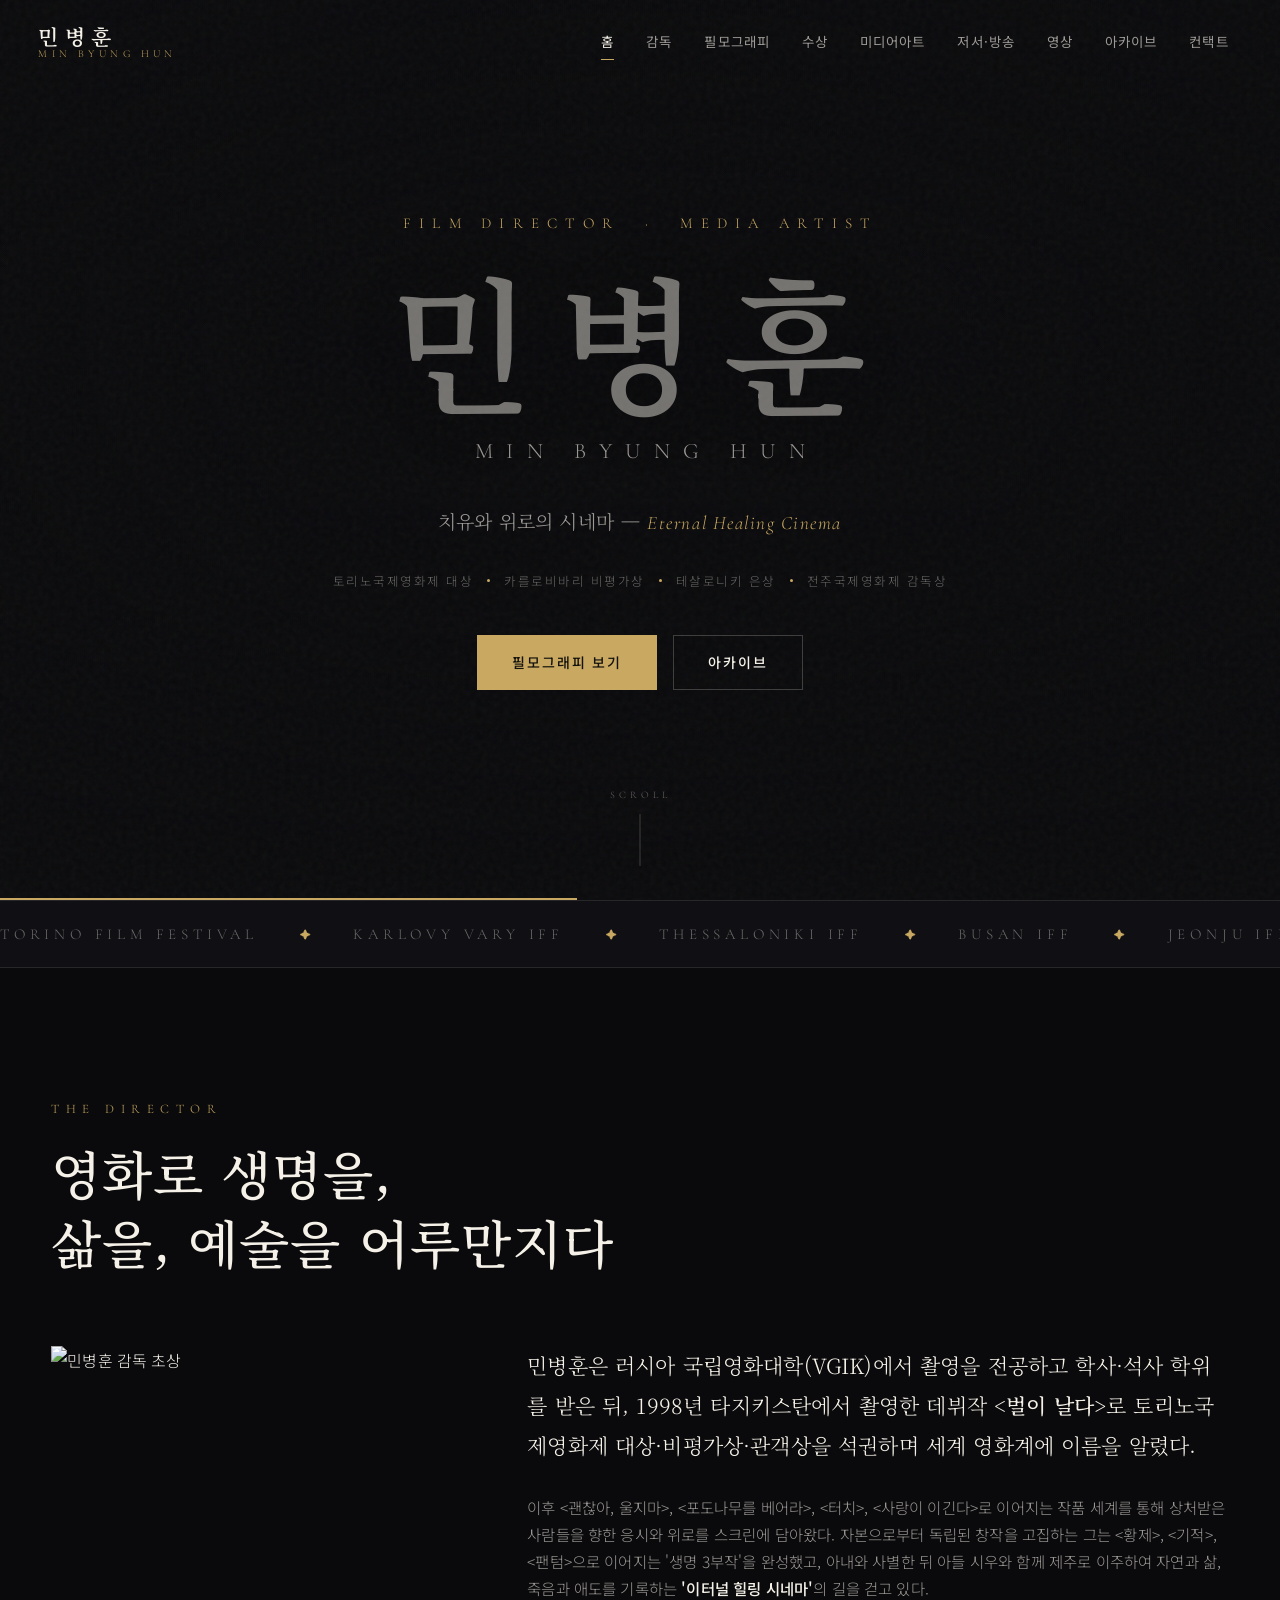
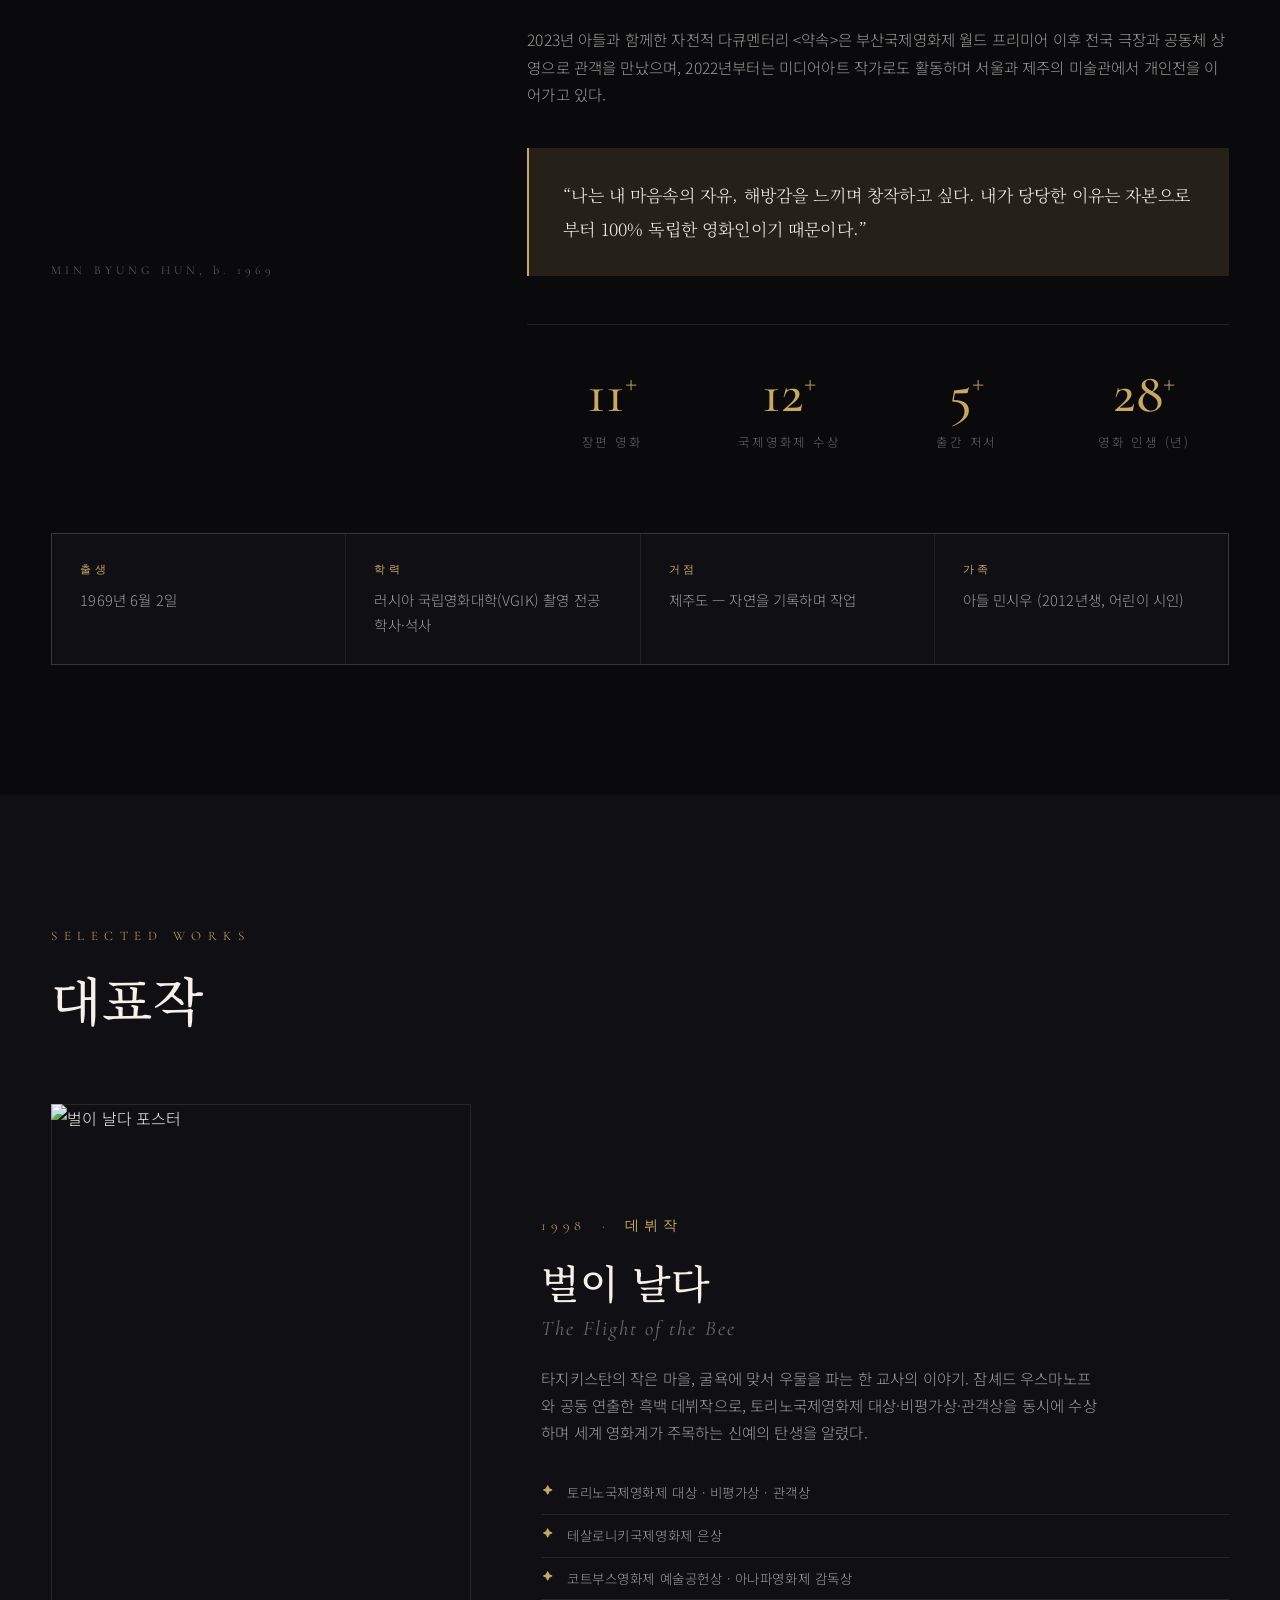
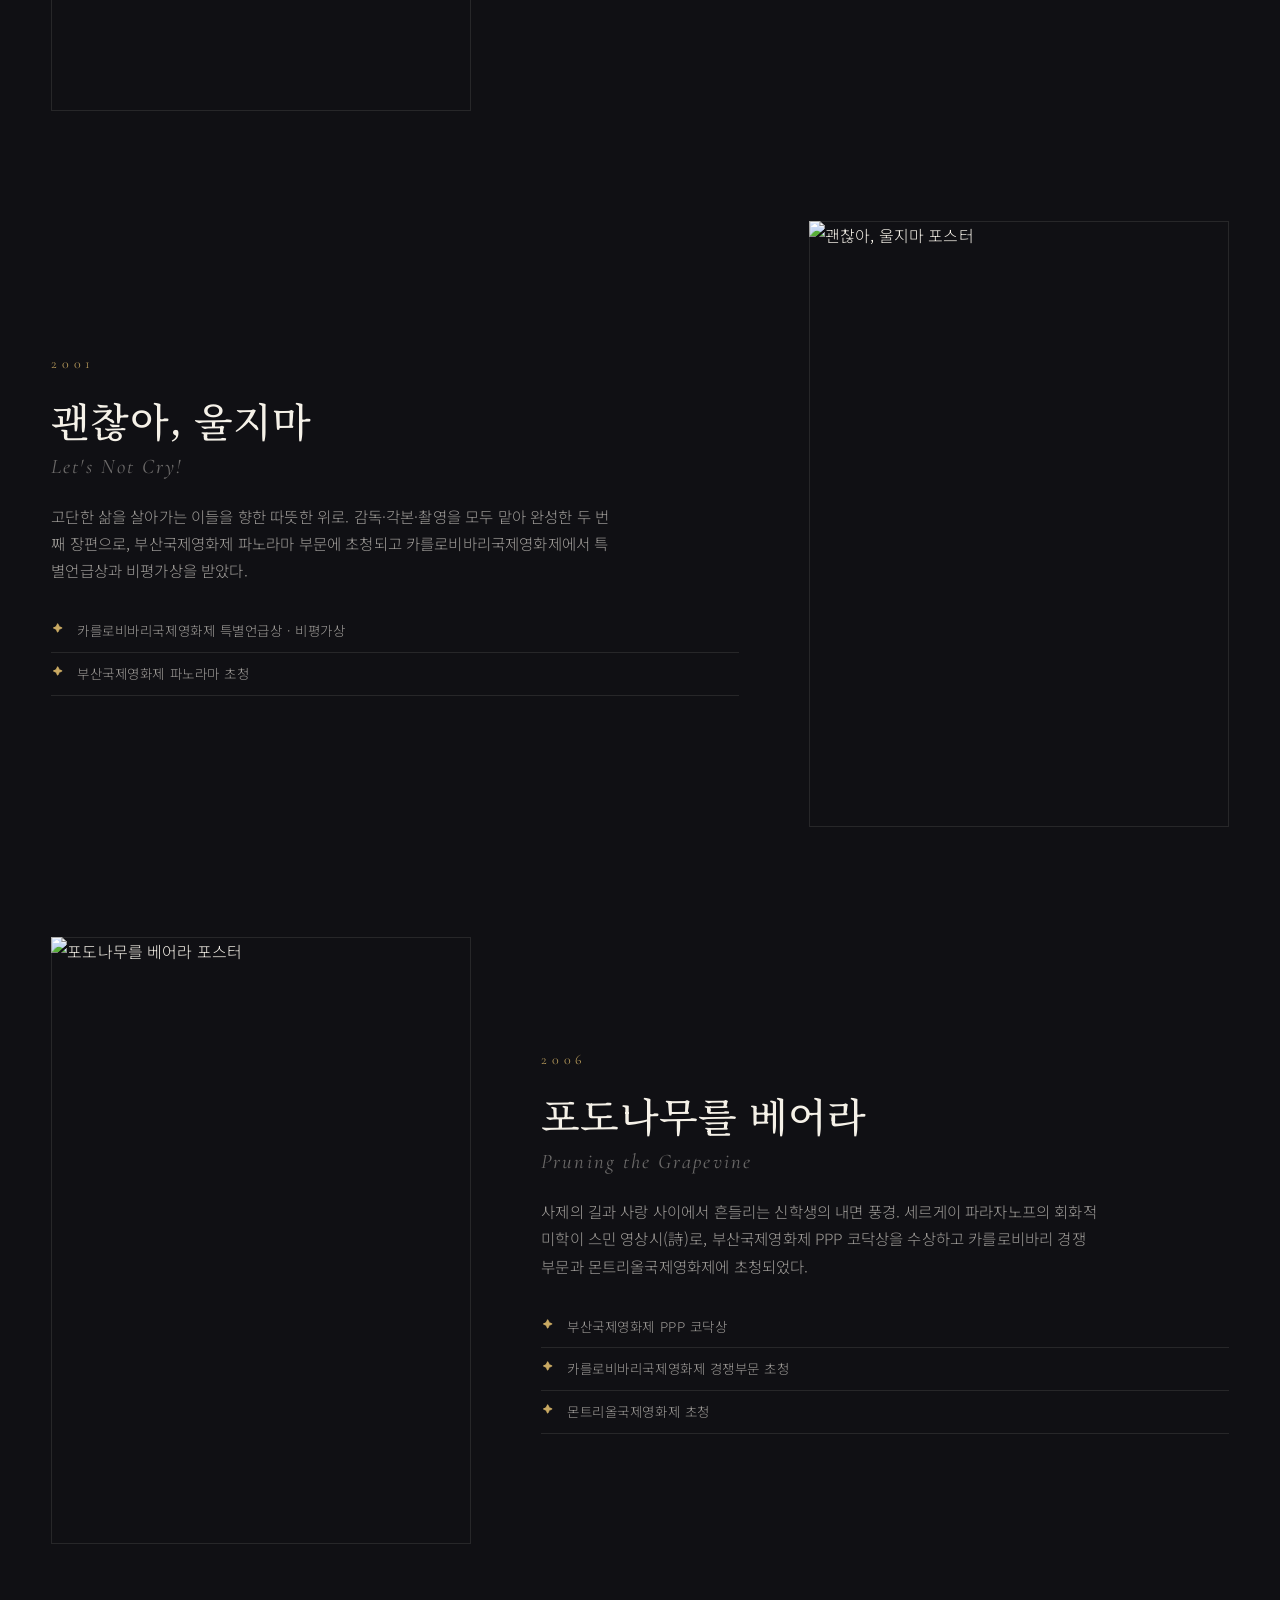
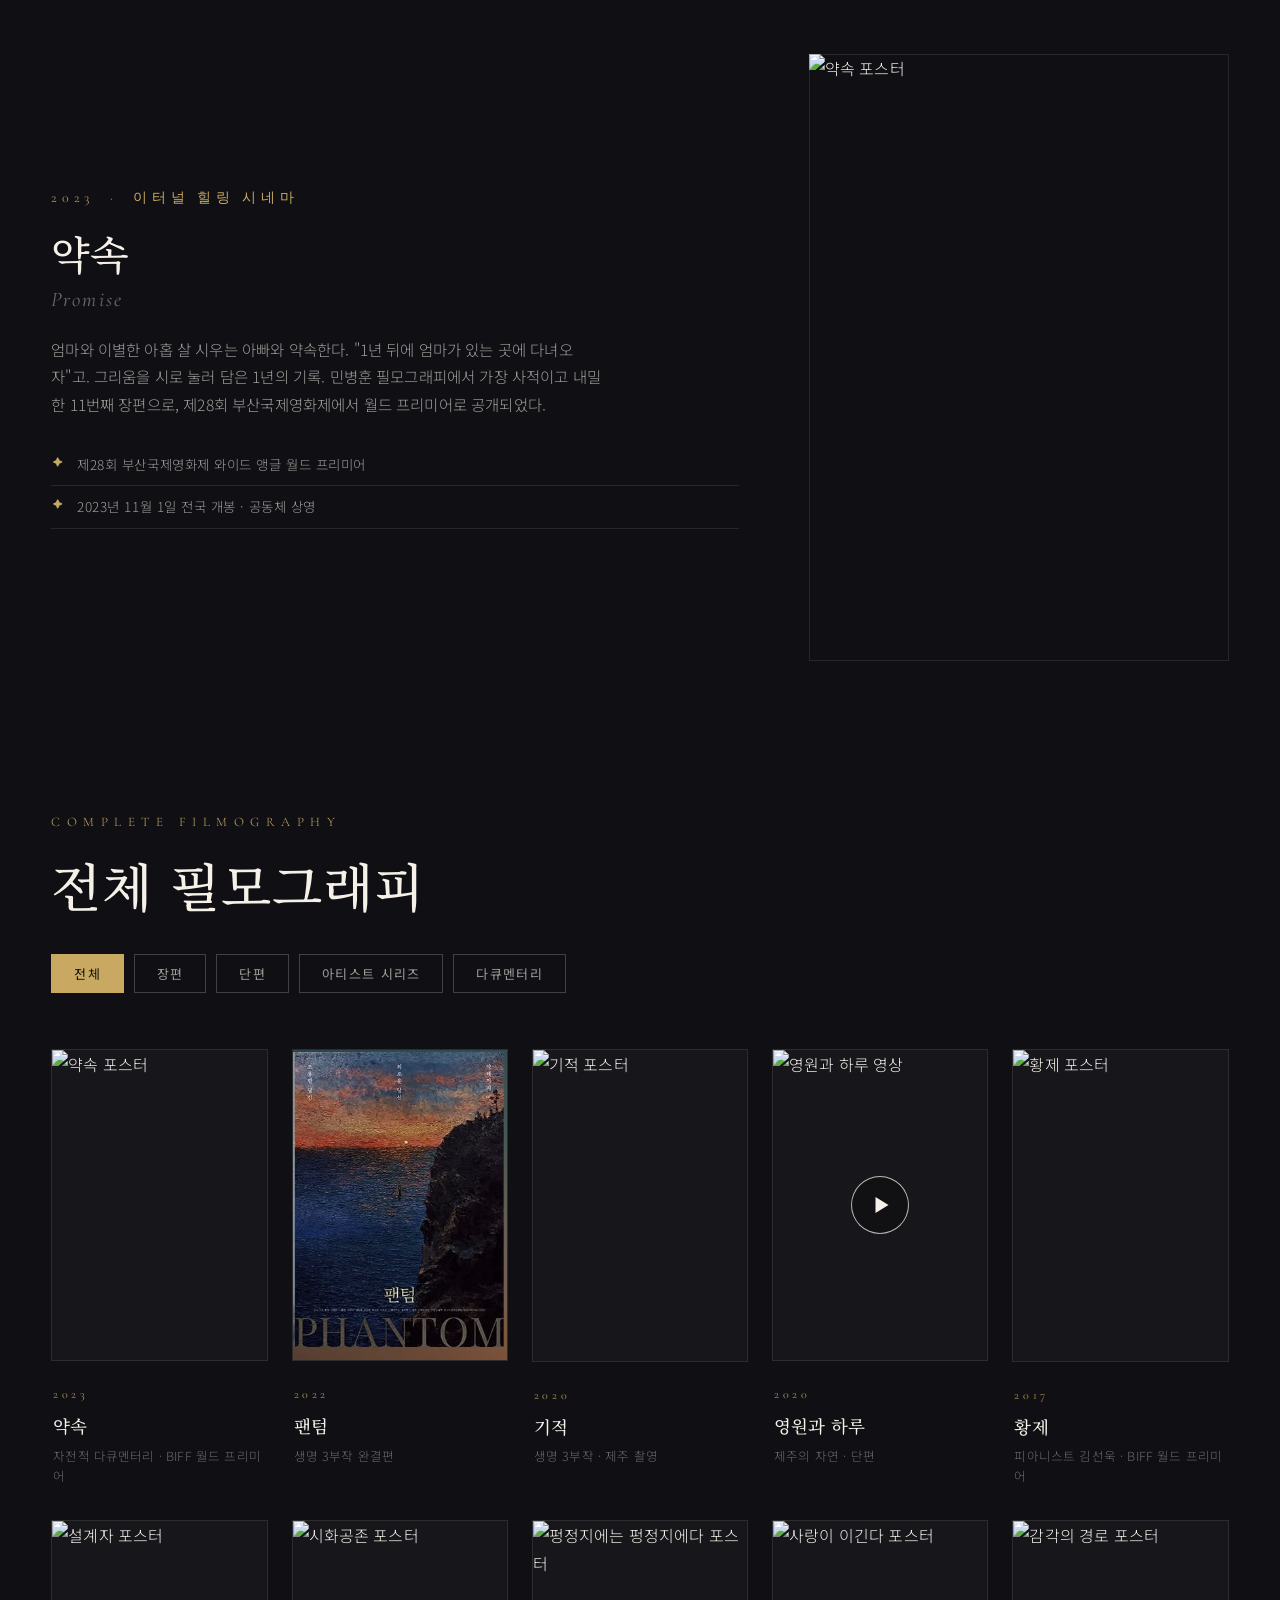
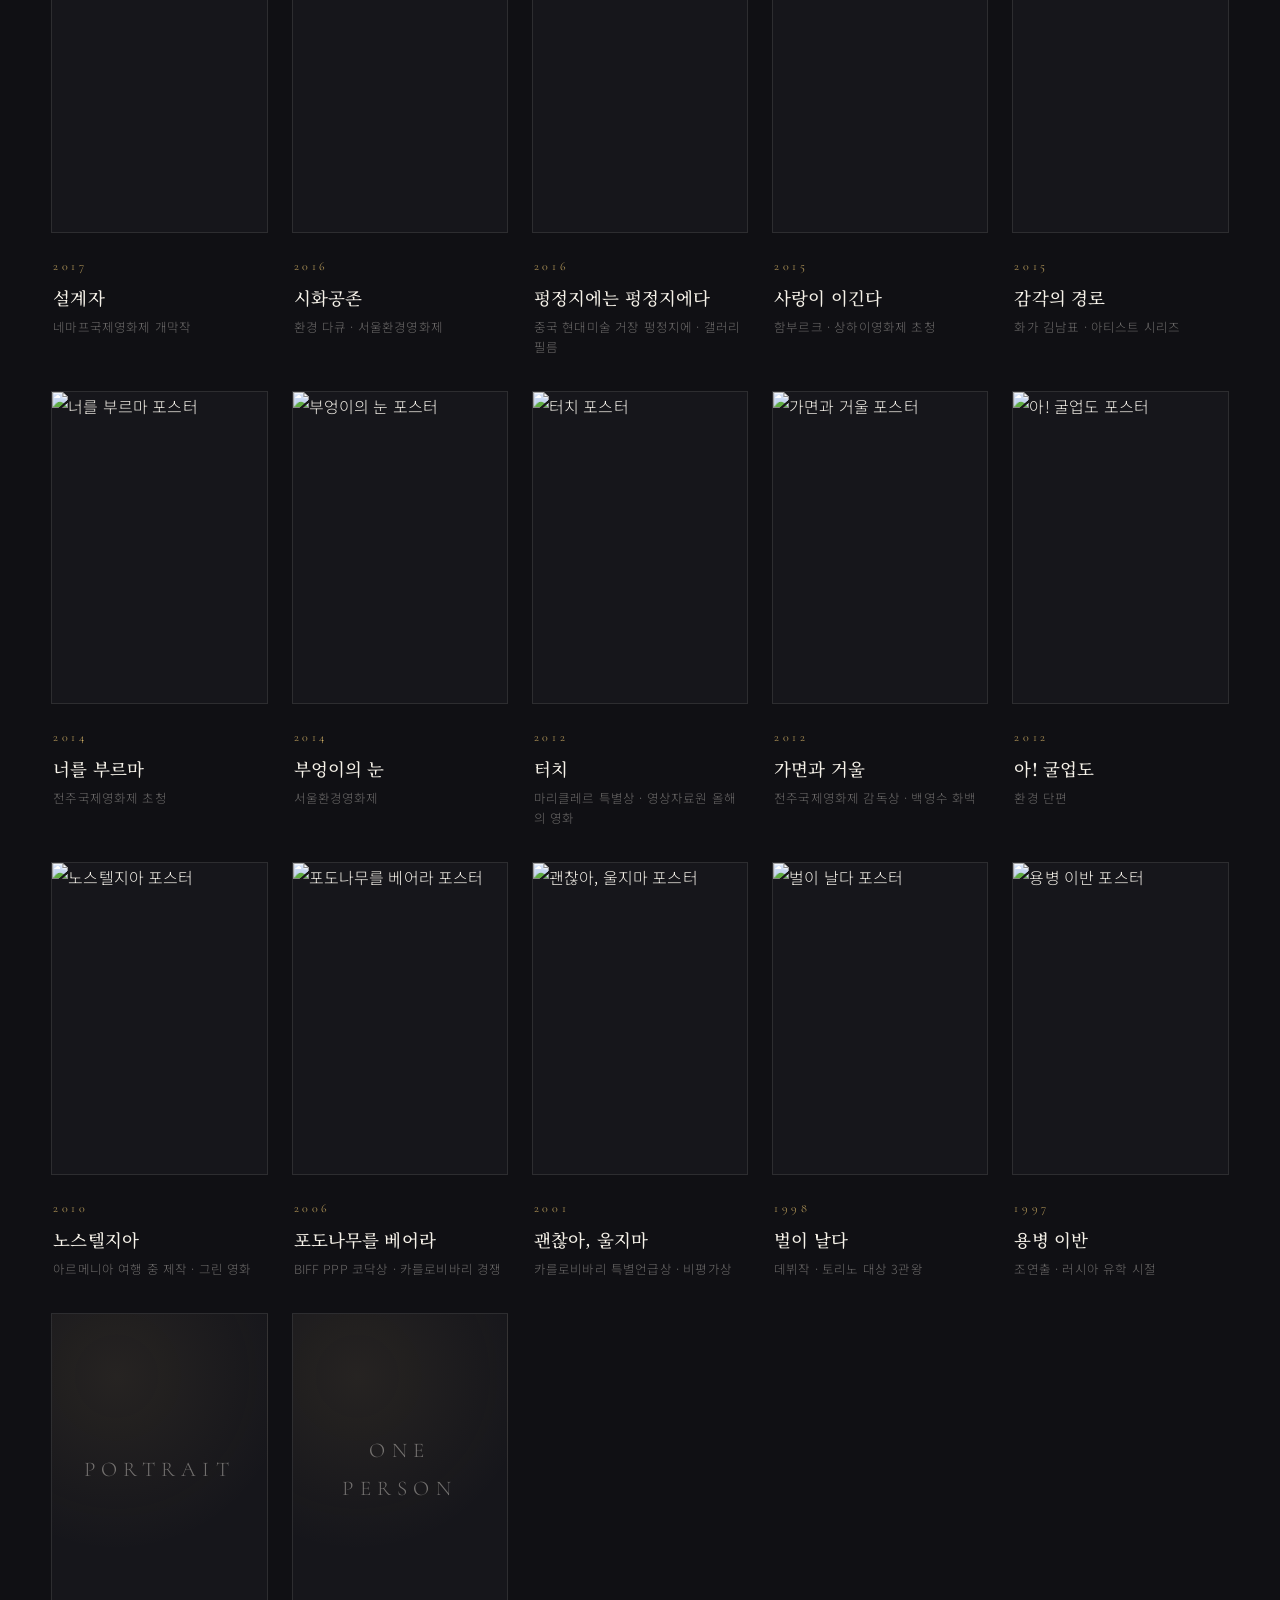
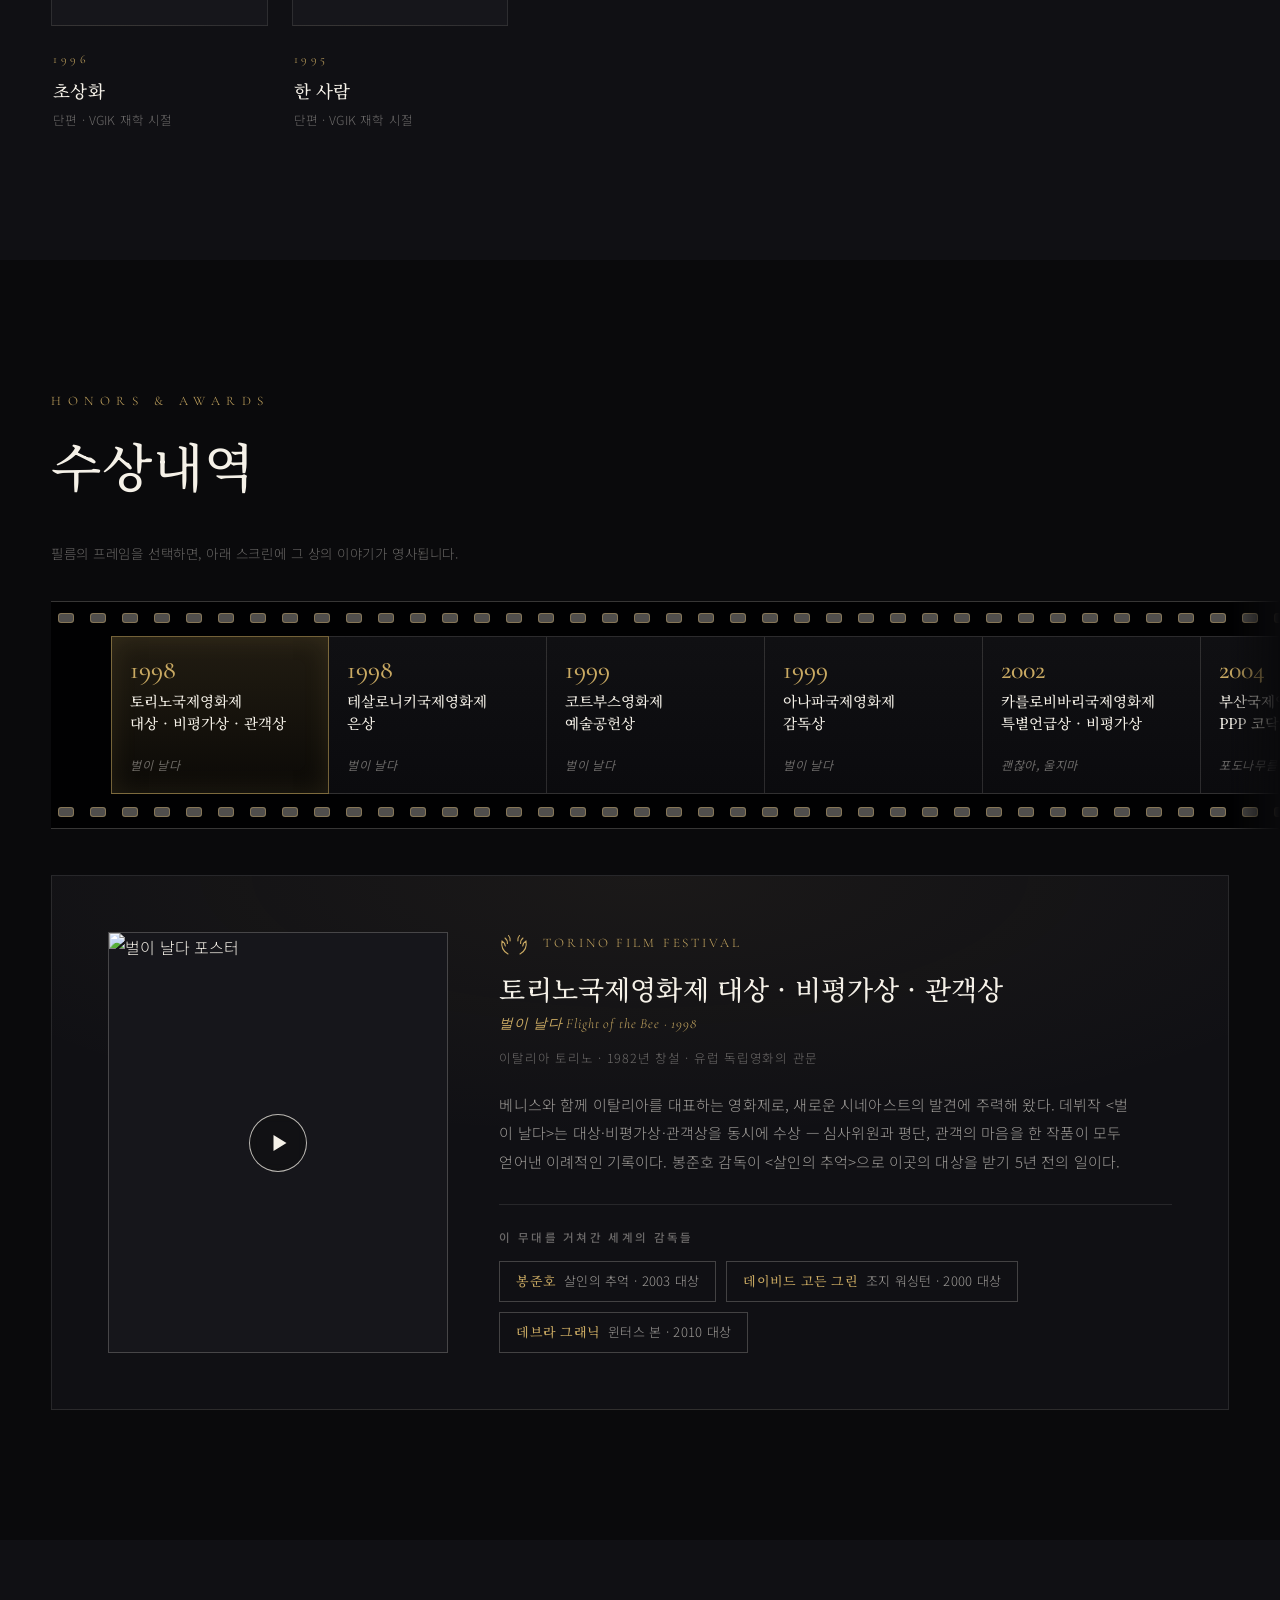
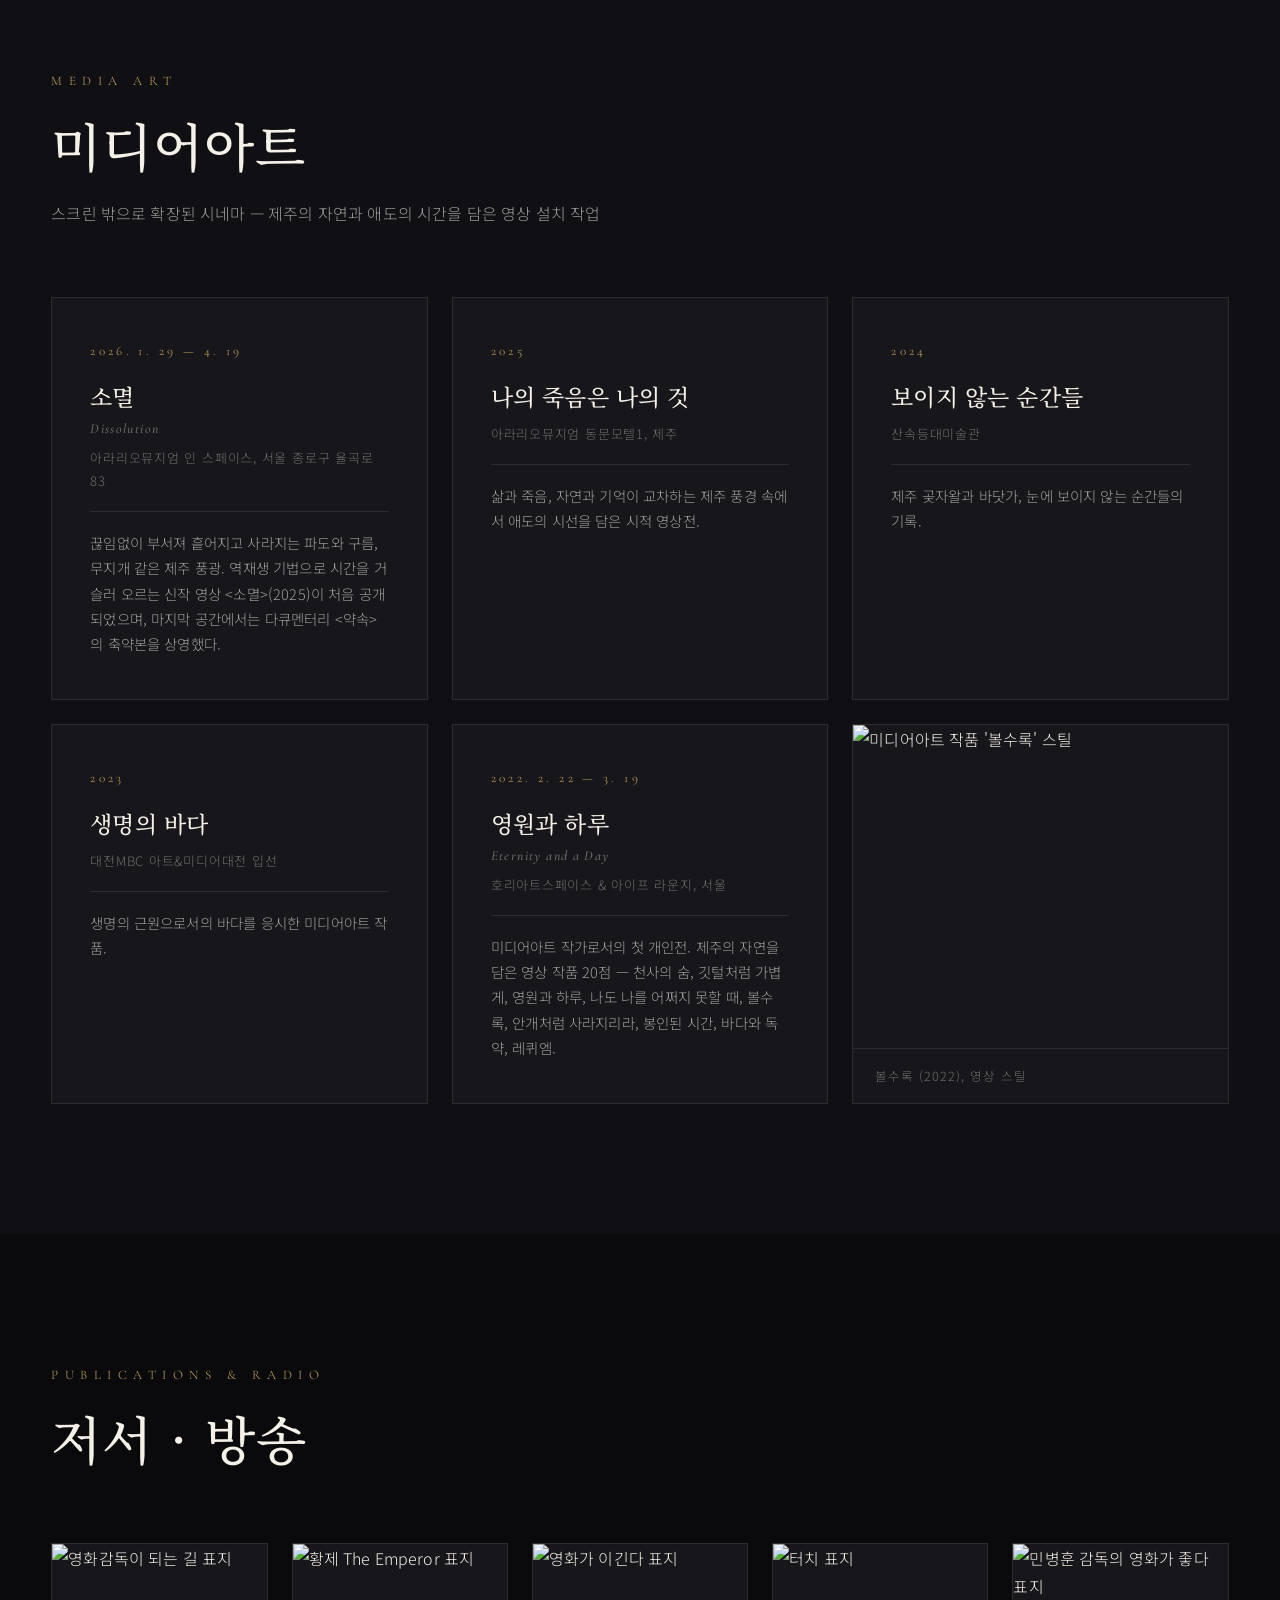
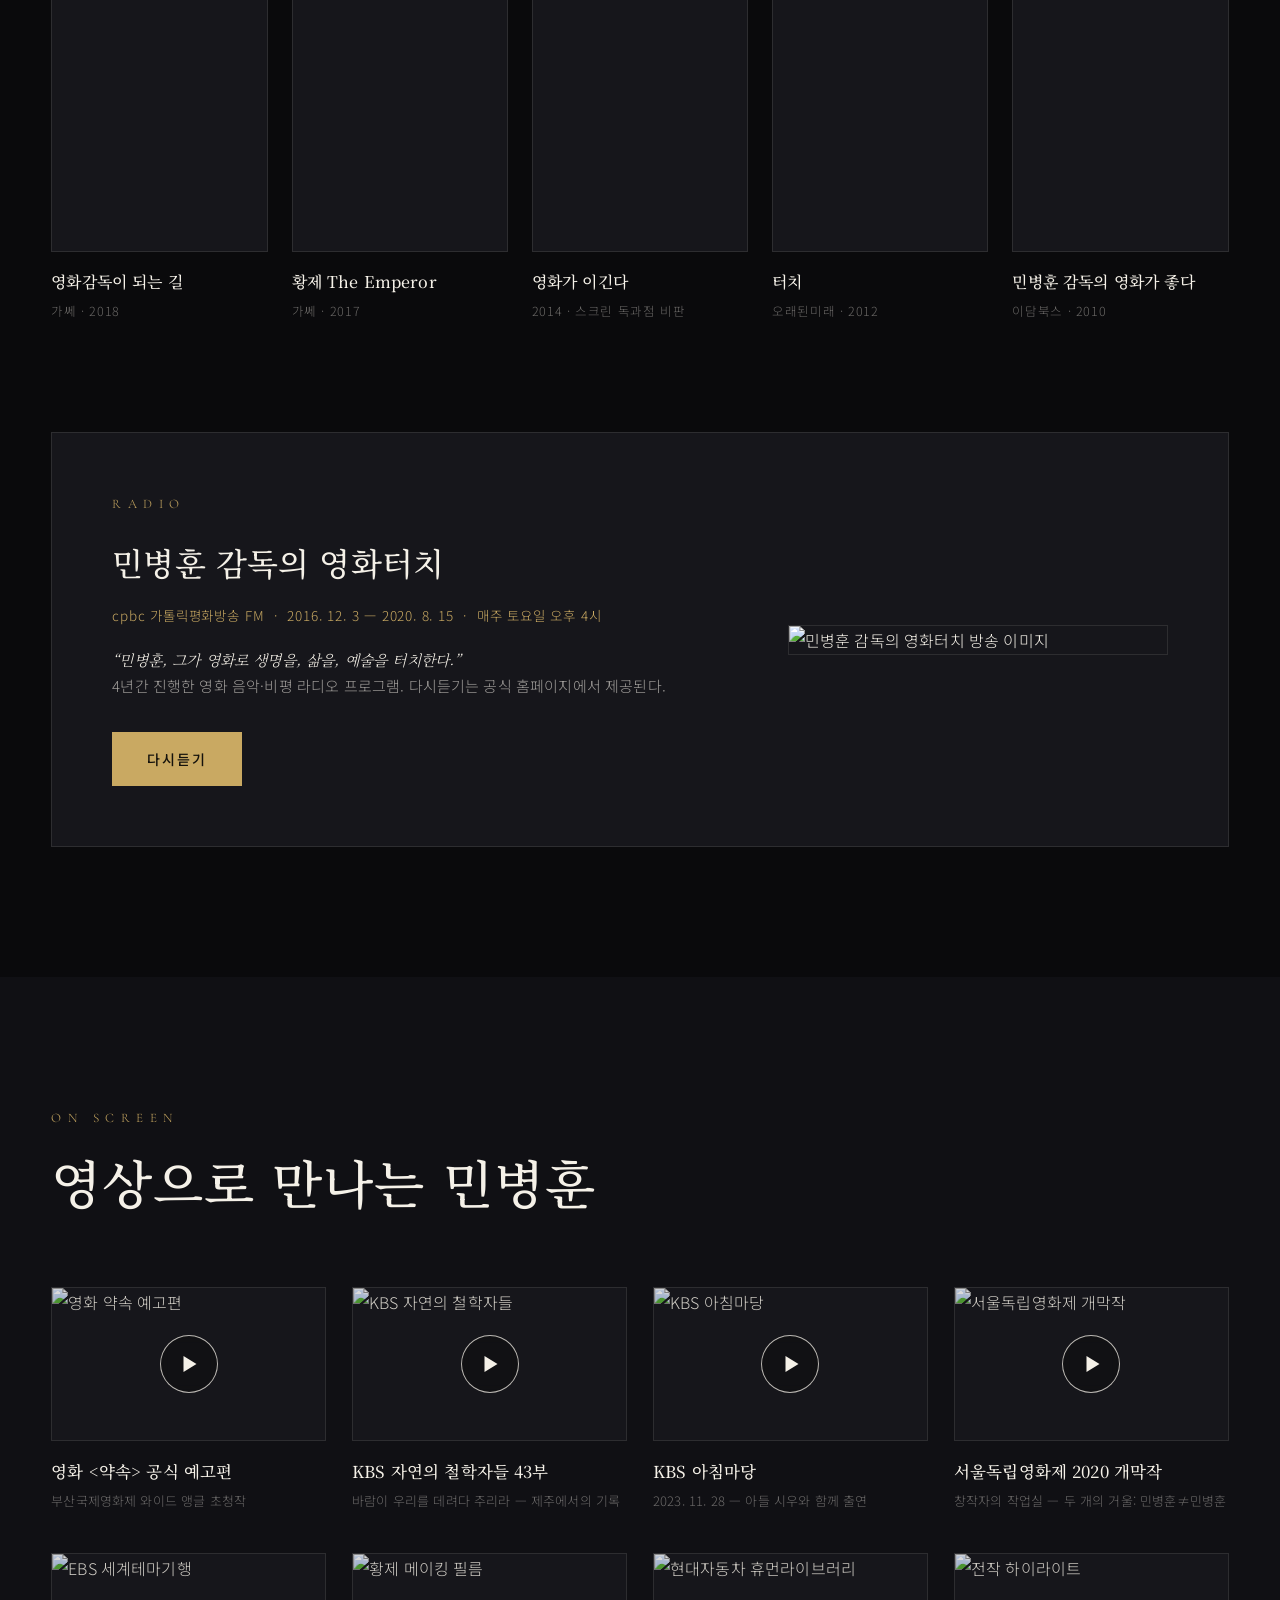
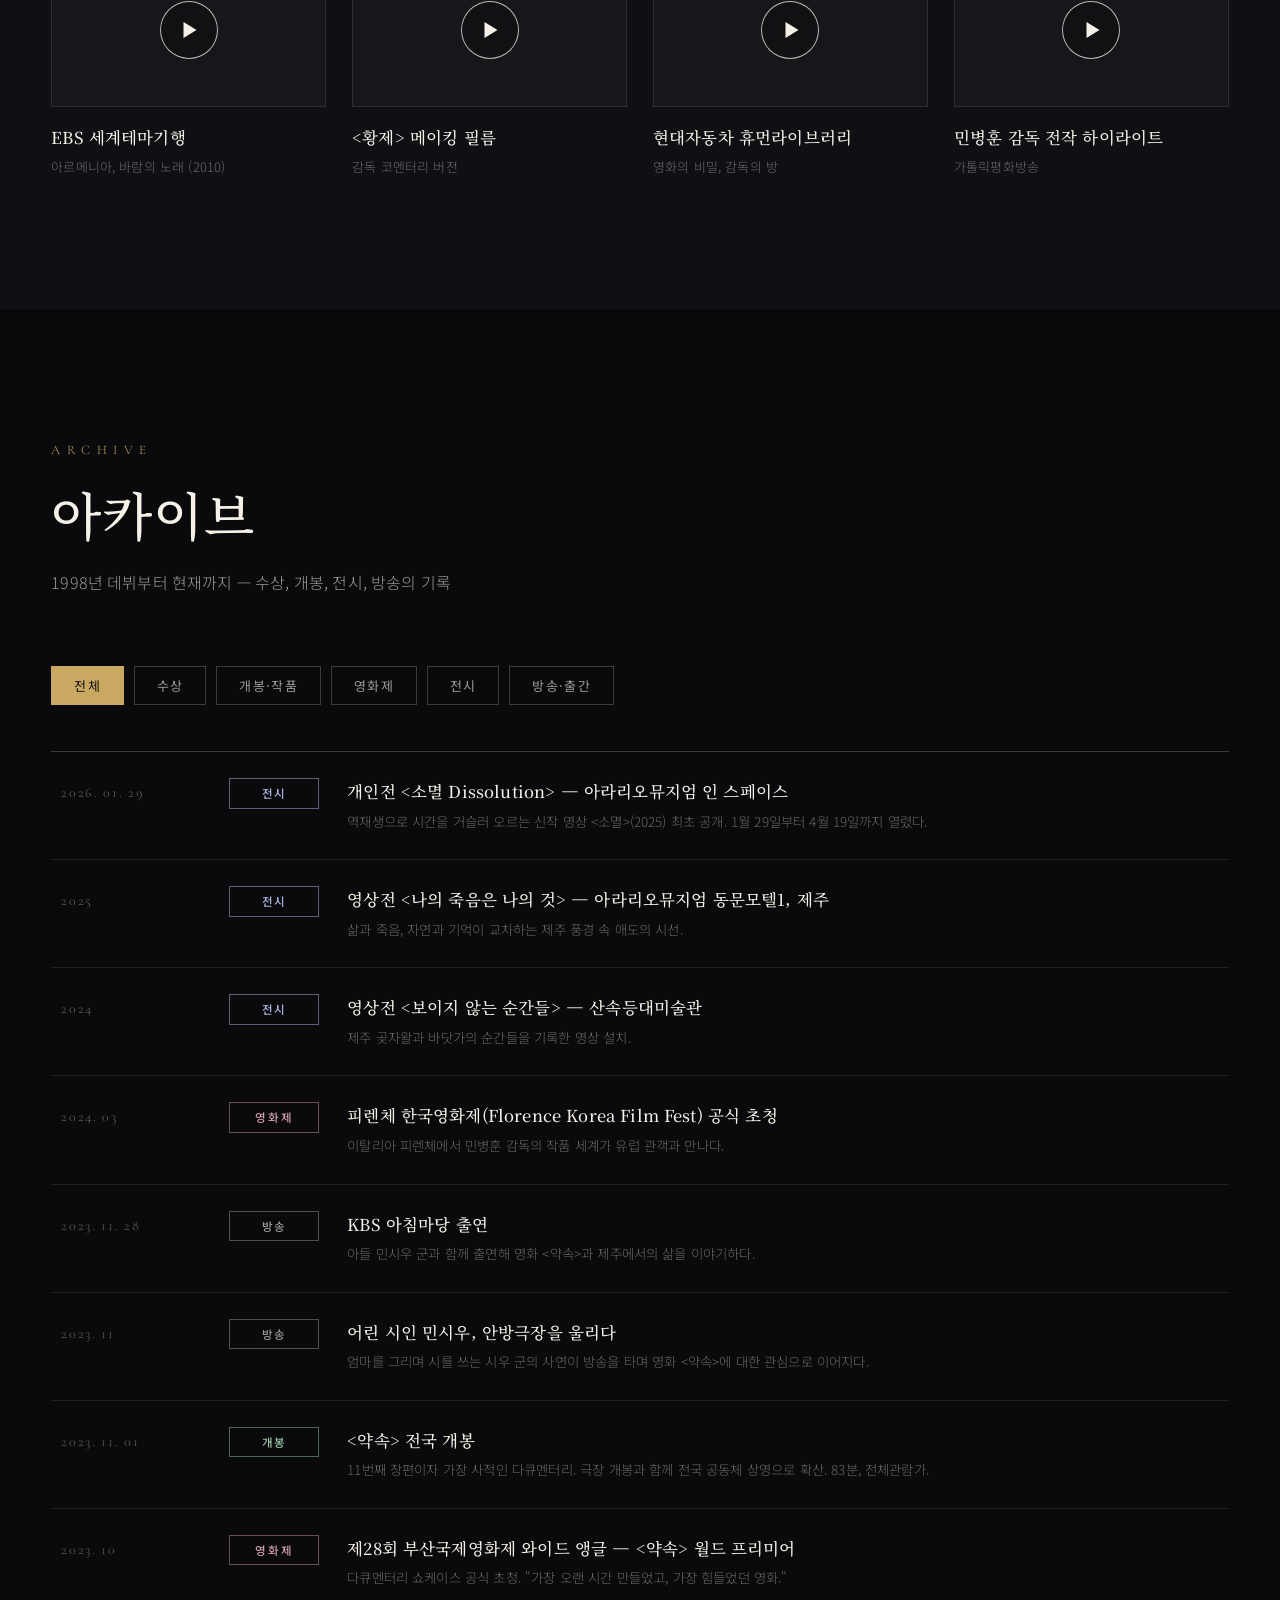
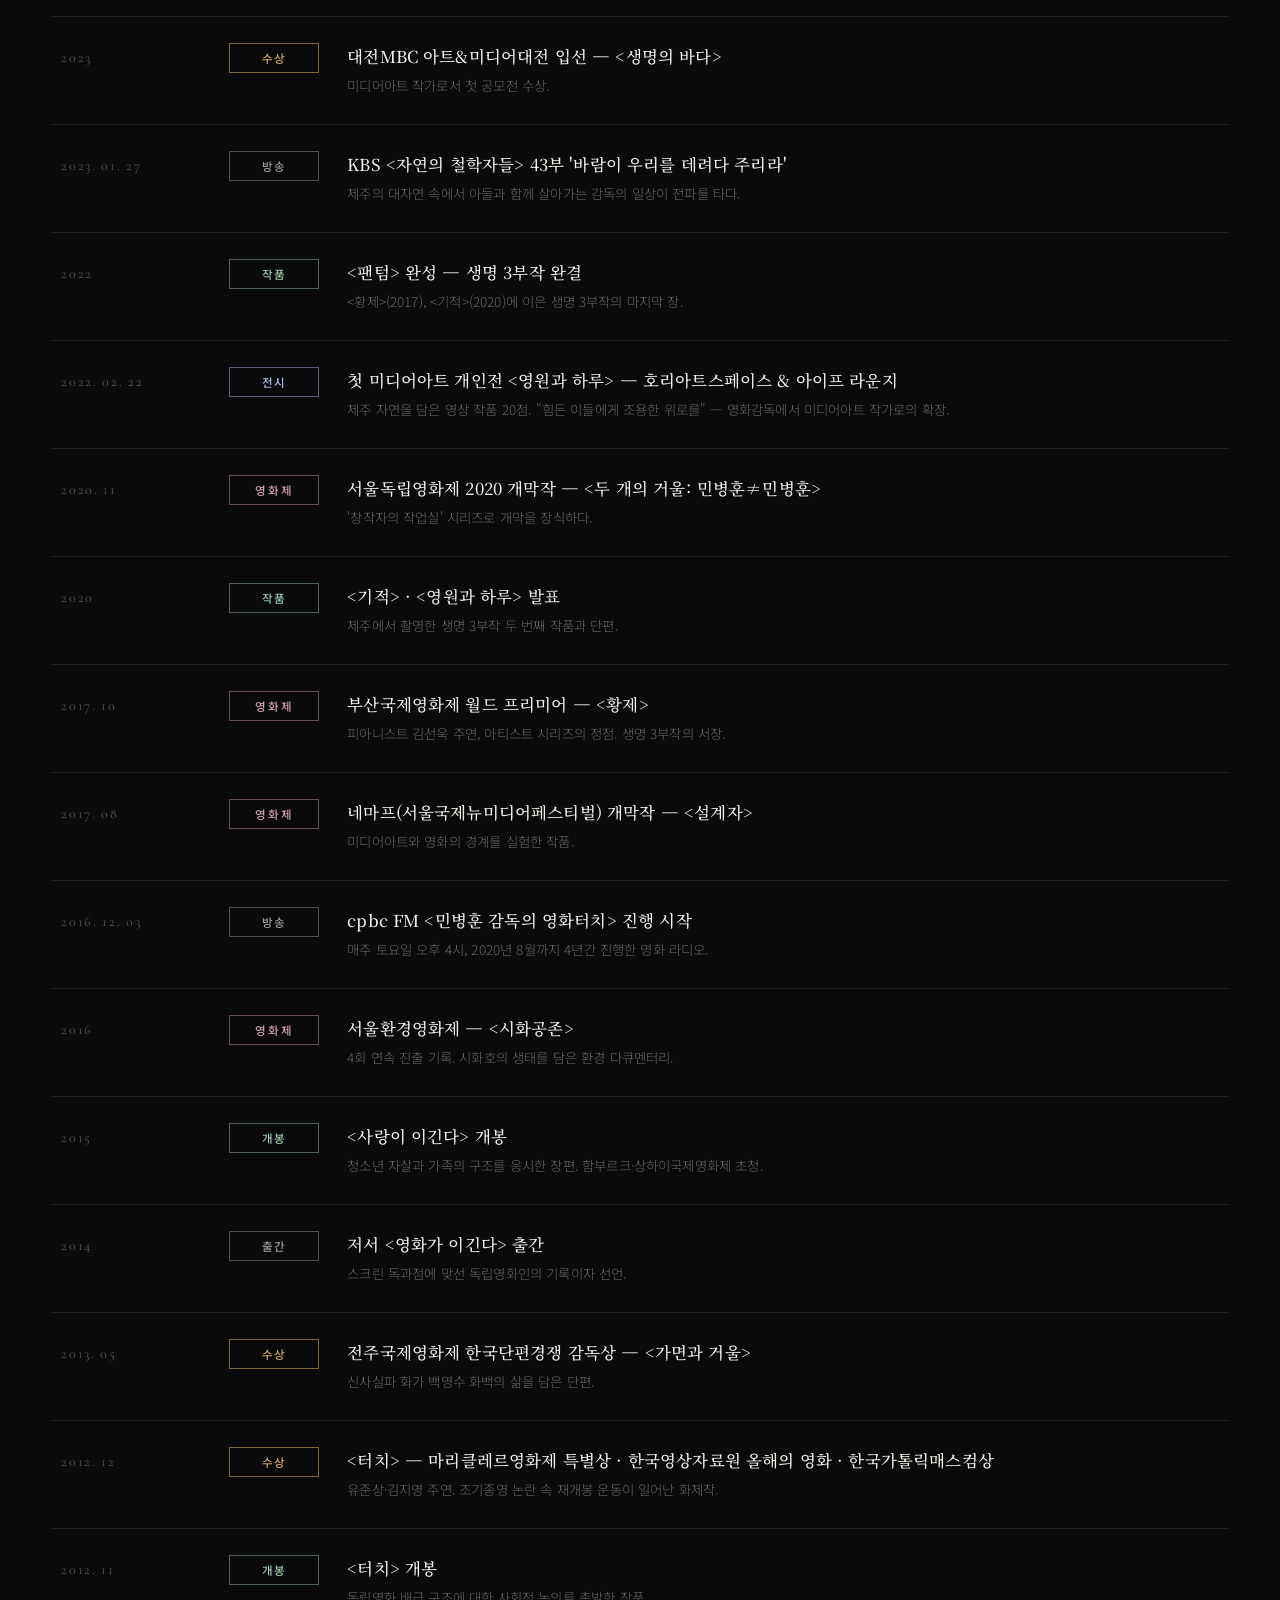
==== mobile.html @ d154d82f "Publish Min Byung Hun official website Cinematic single-page site with filmography, film-strip award" ====
<!DOCTYPE html>
<html lang="ko">
<head>
    <meta charset="UTF-8">
    <meta http-equiv="refresh" content="0; url=index.html">
    <title>민병훈 MIN BYUNG HUN</title>
    <script>location.replace('index.html');</script>
</head>
<body>
    <!-- 새 사이트는 완전 반응형이므로 별도 모바일 페이지가 필요 없습니다. -->
    <p><a href="index.html">홈페이지로 이동</a></p>
</body>
</html>
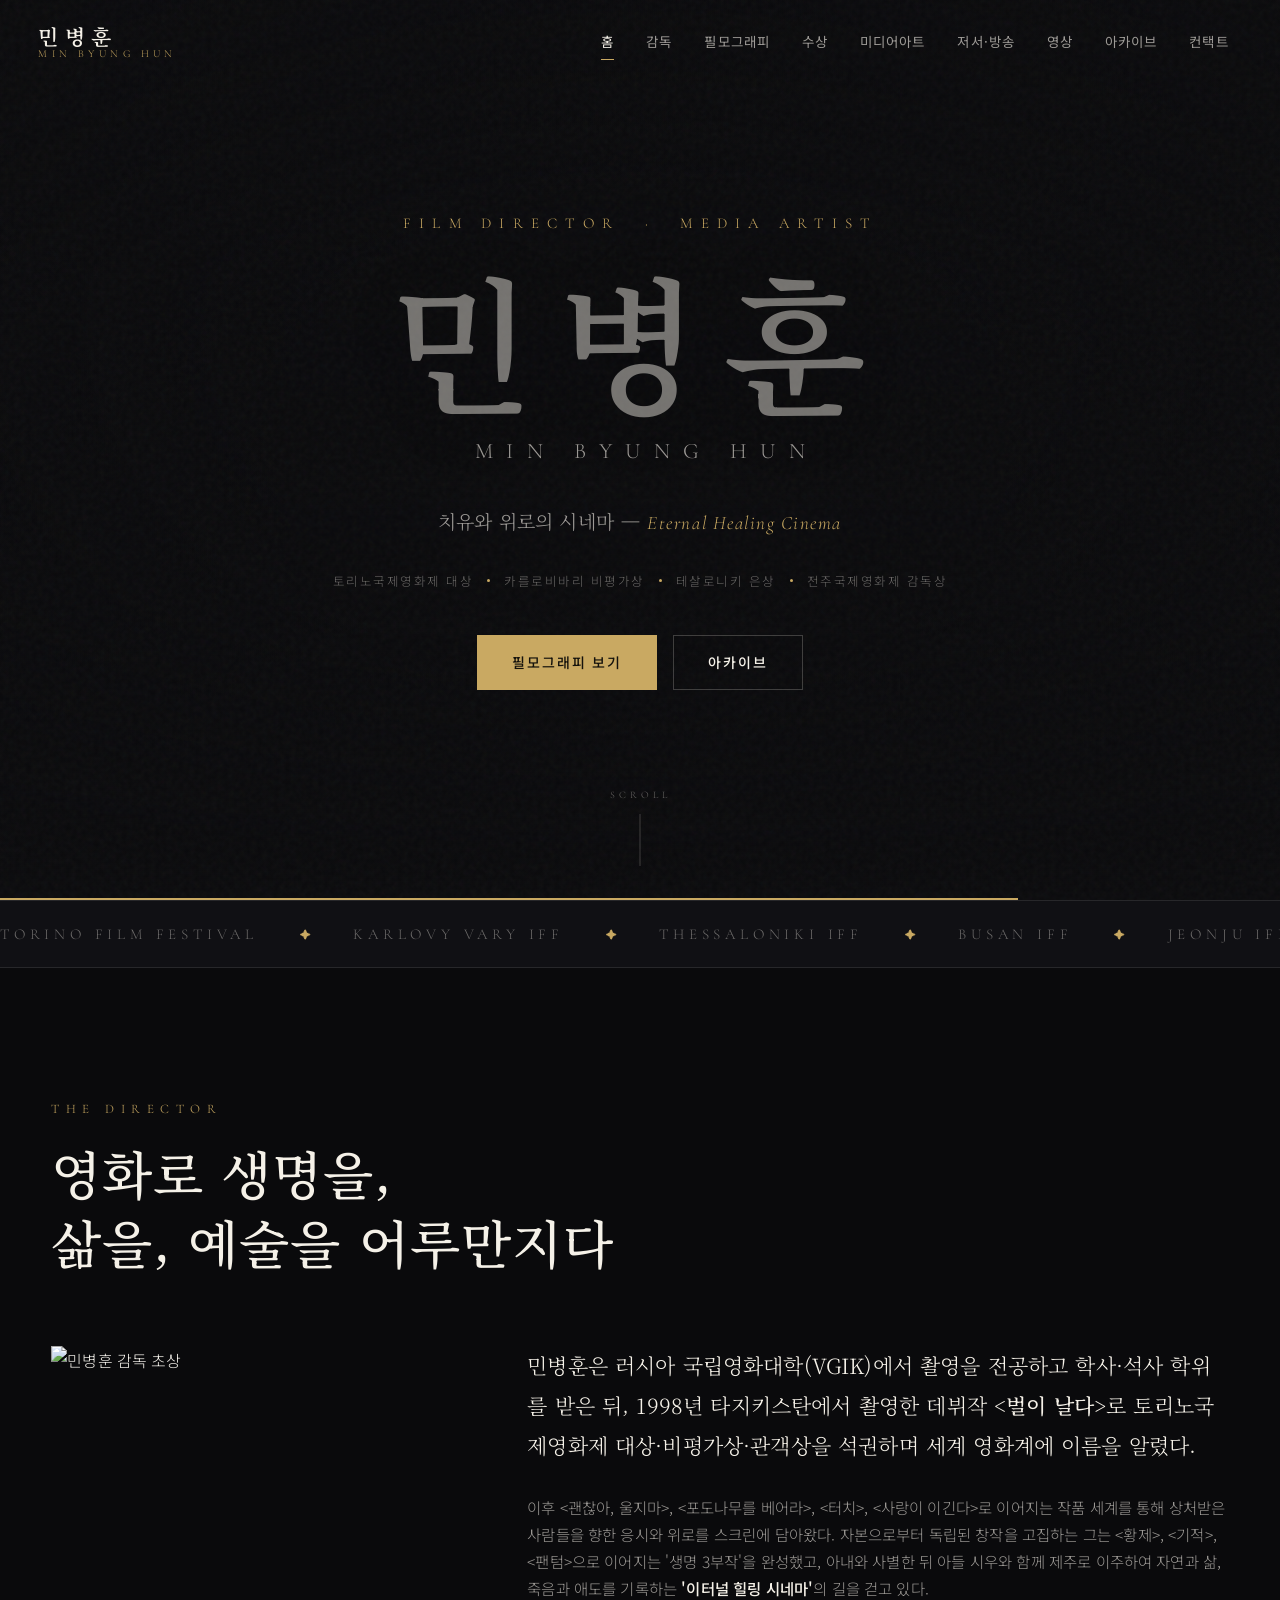
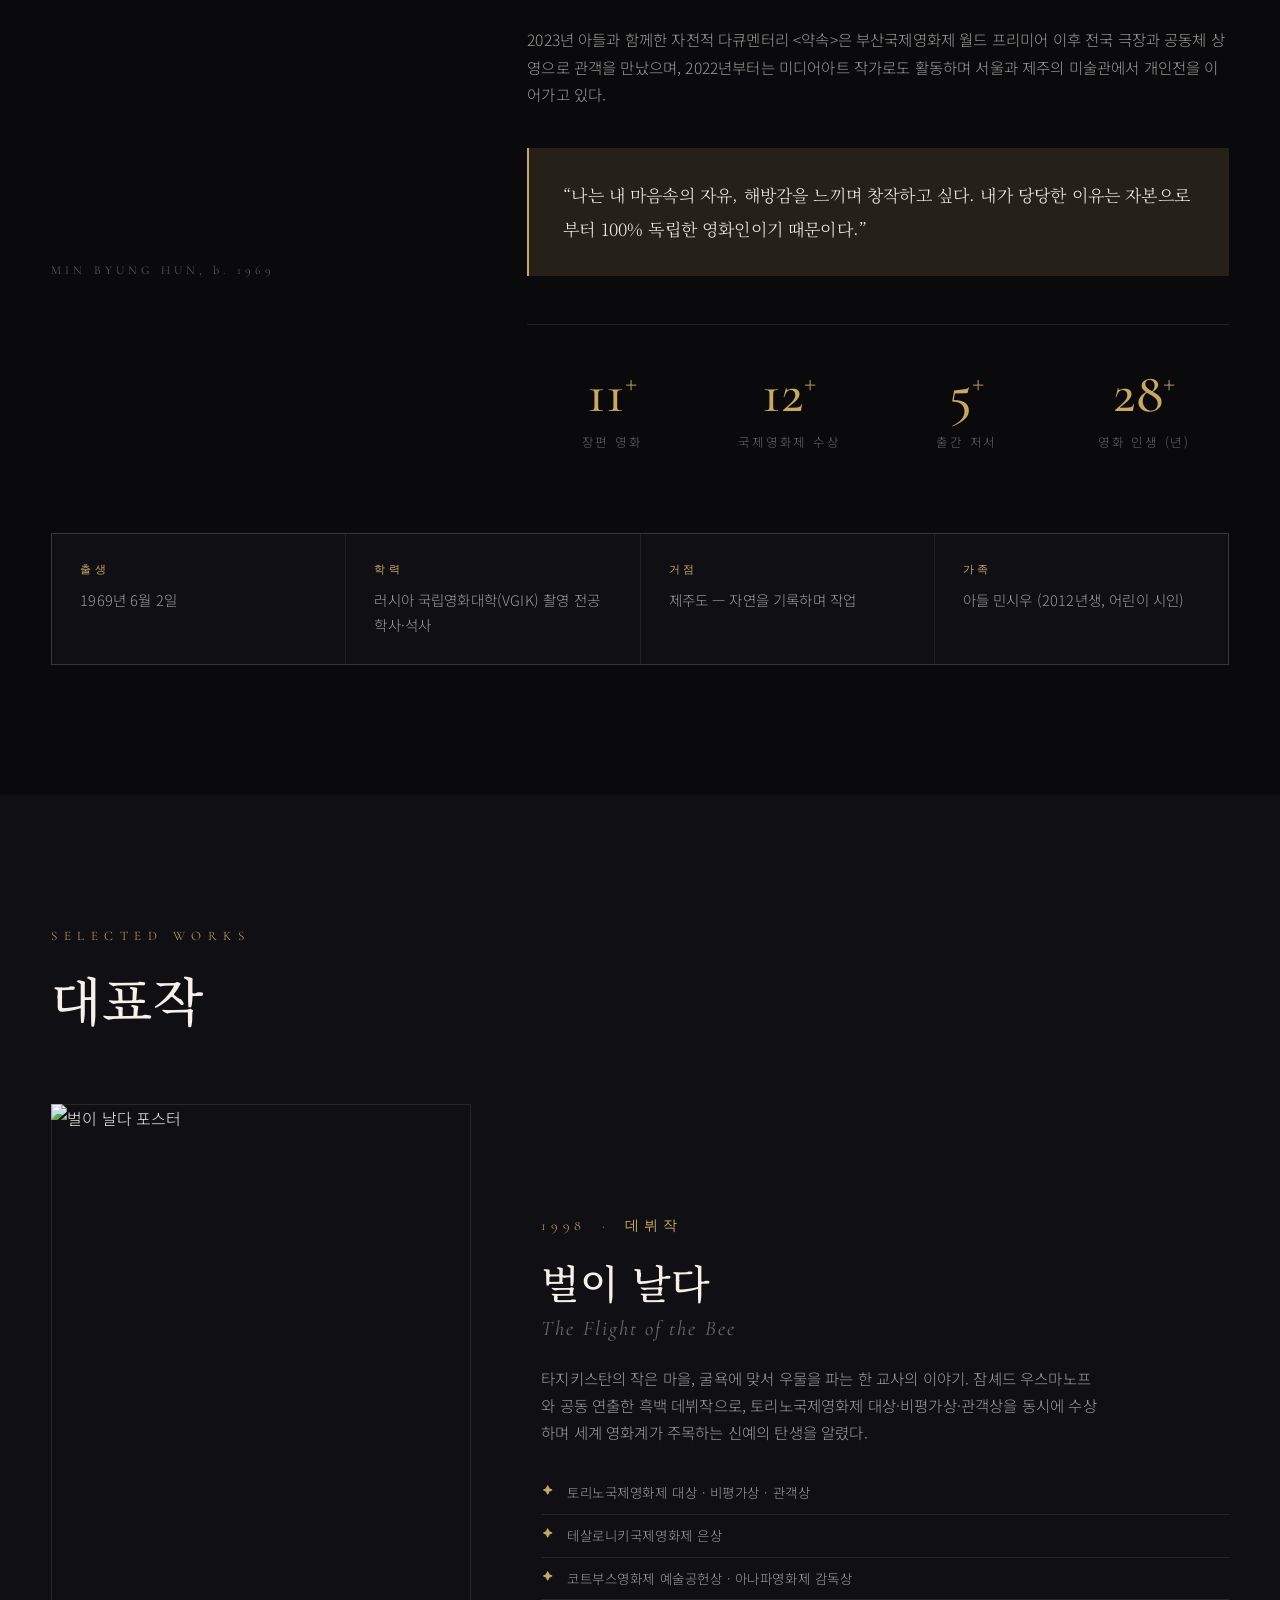
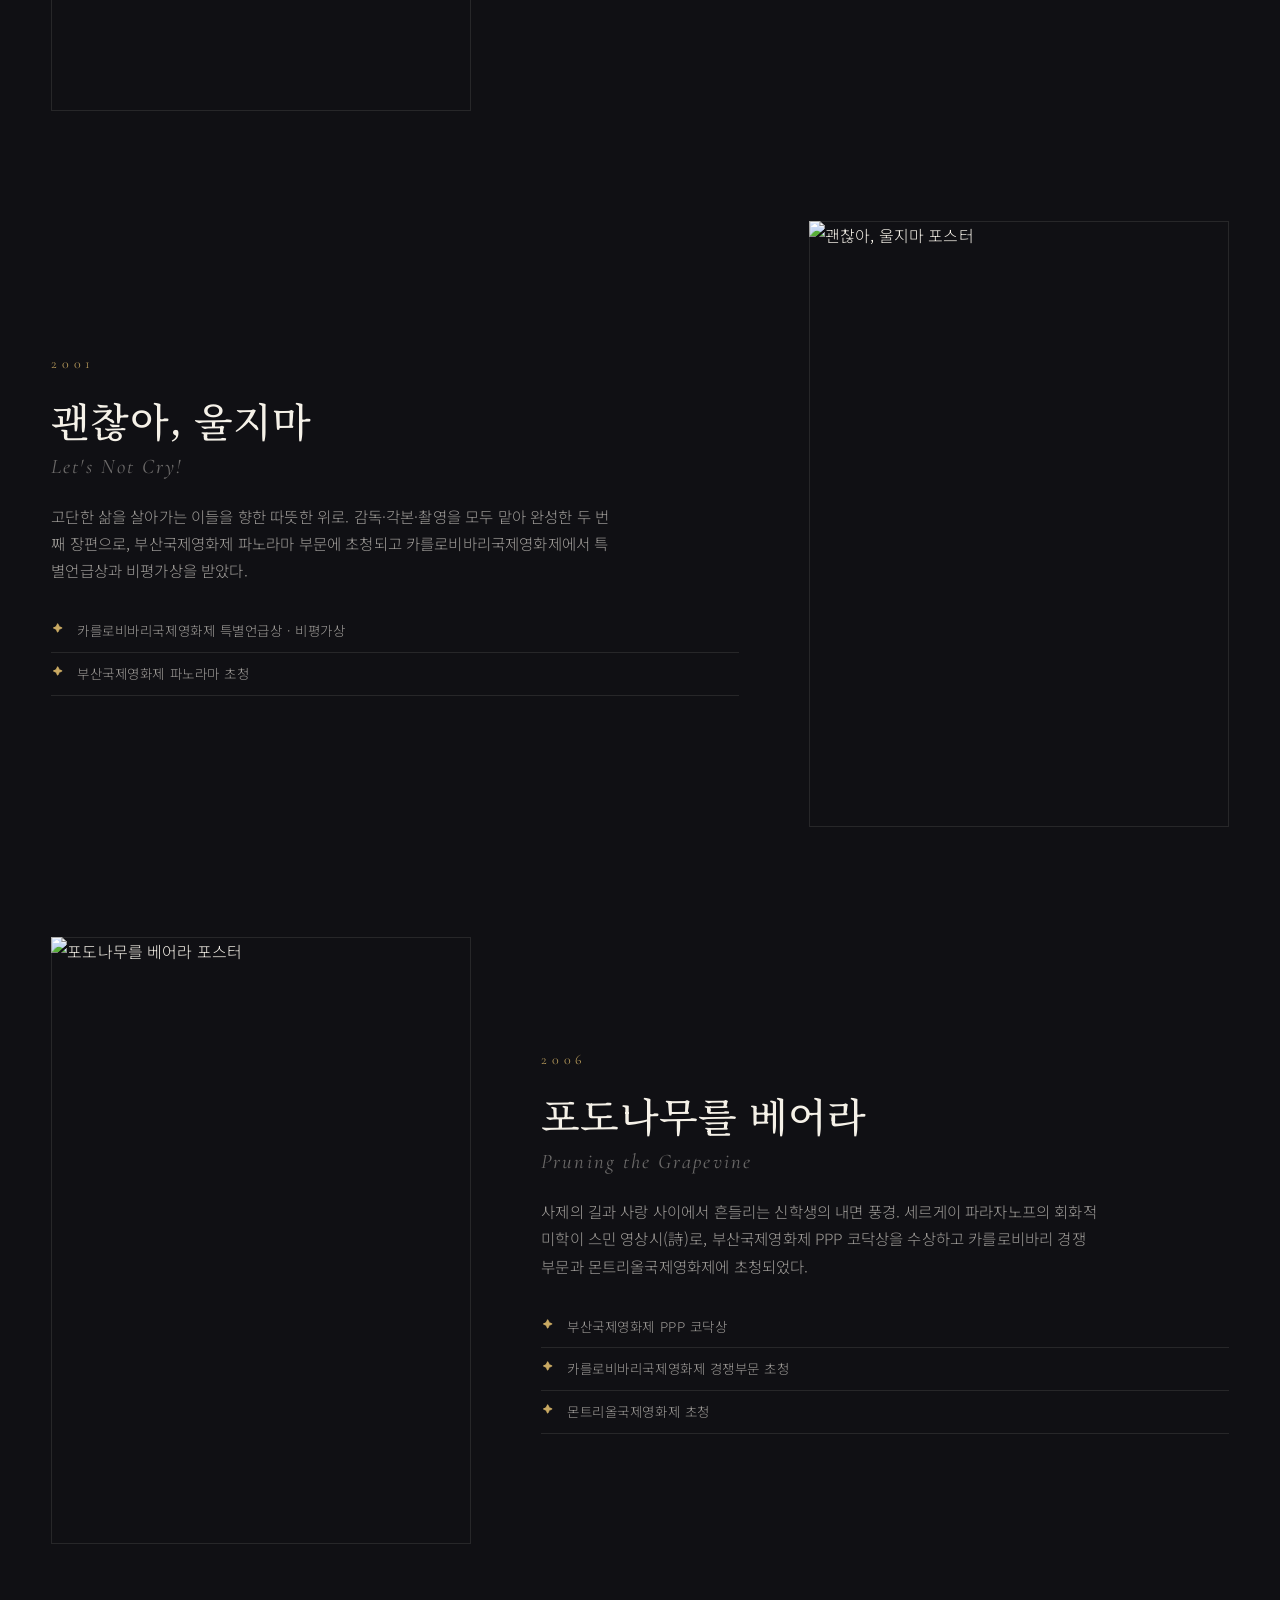
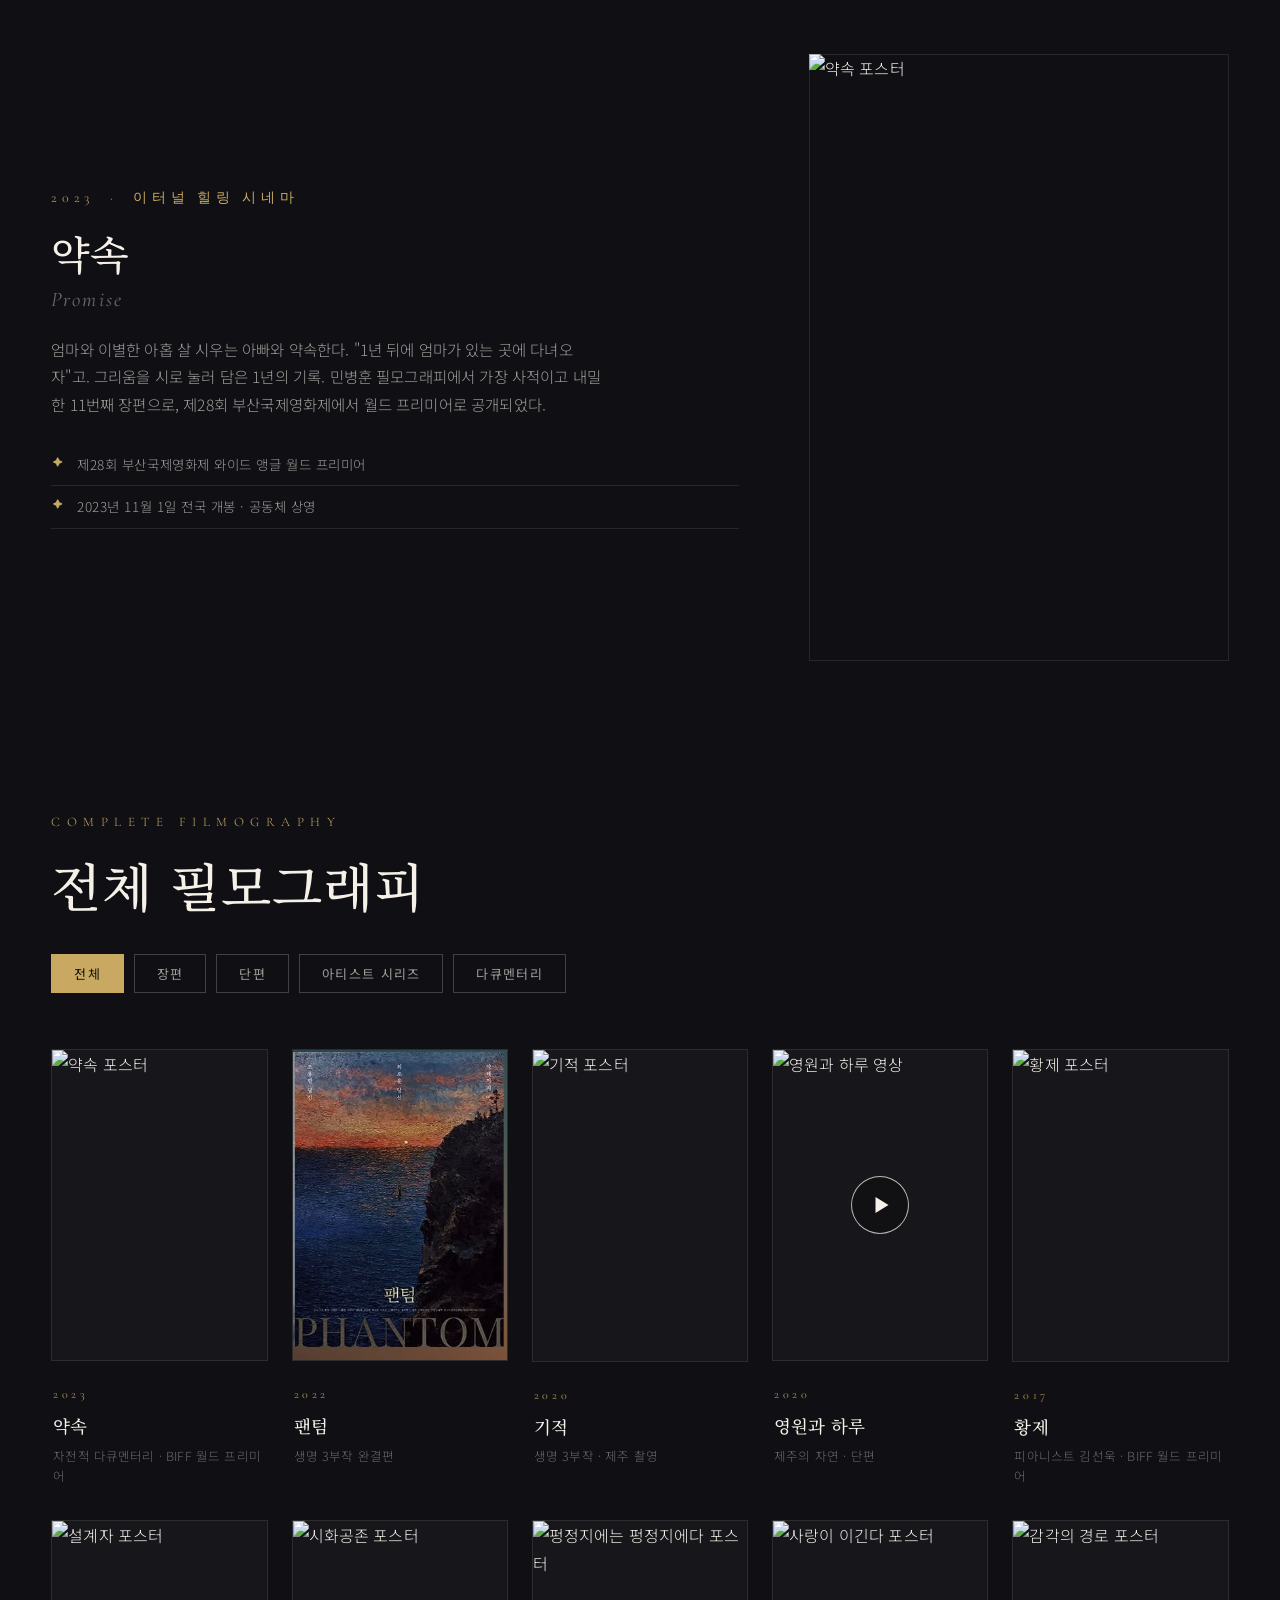
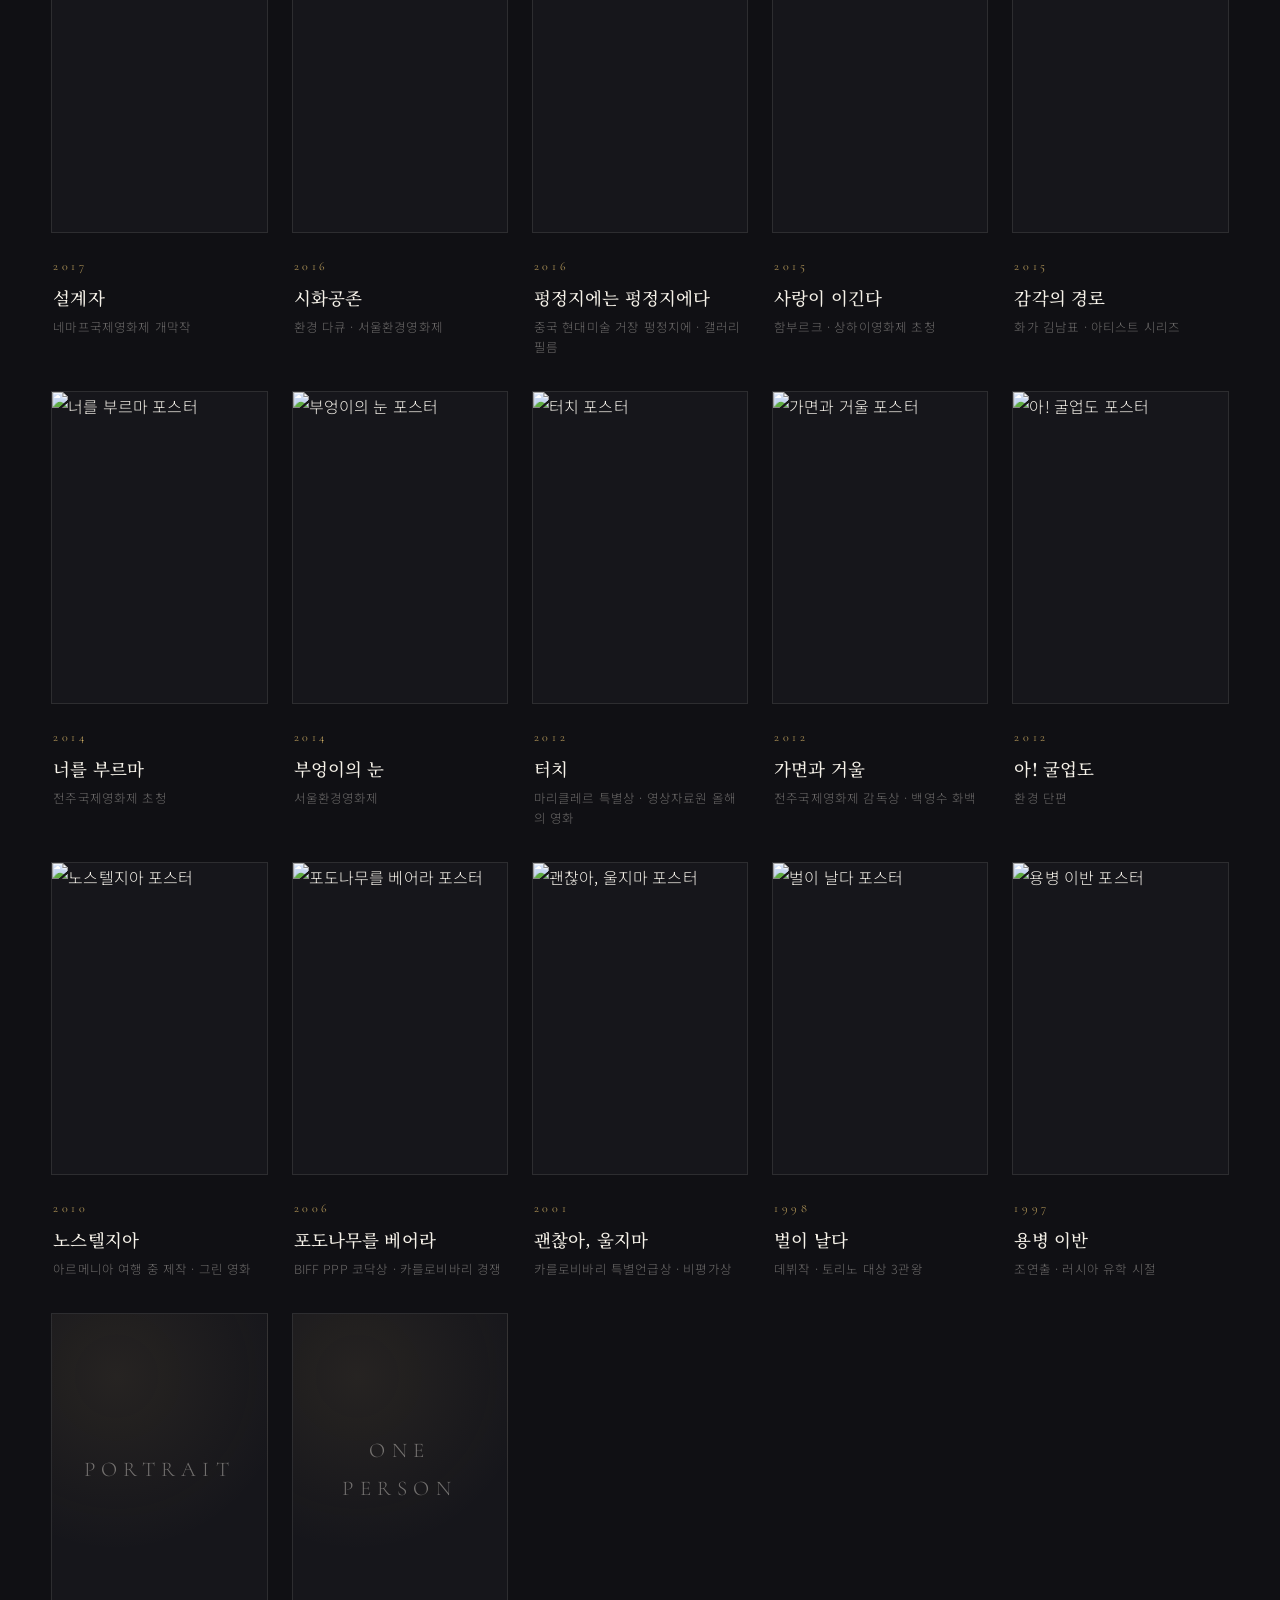
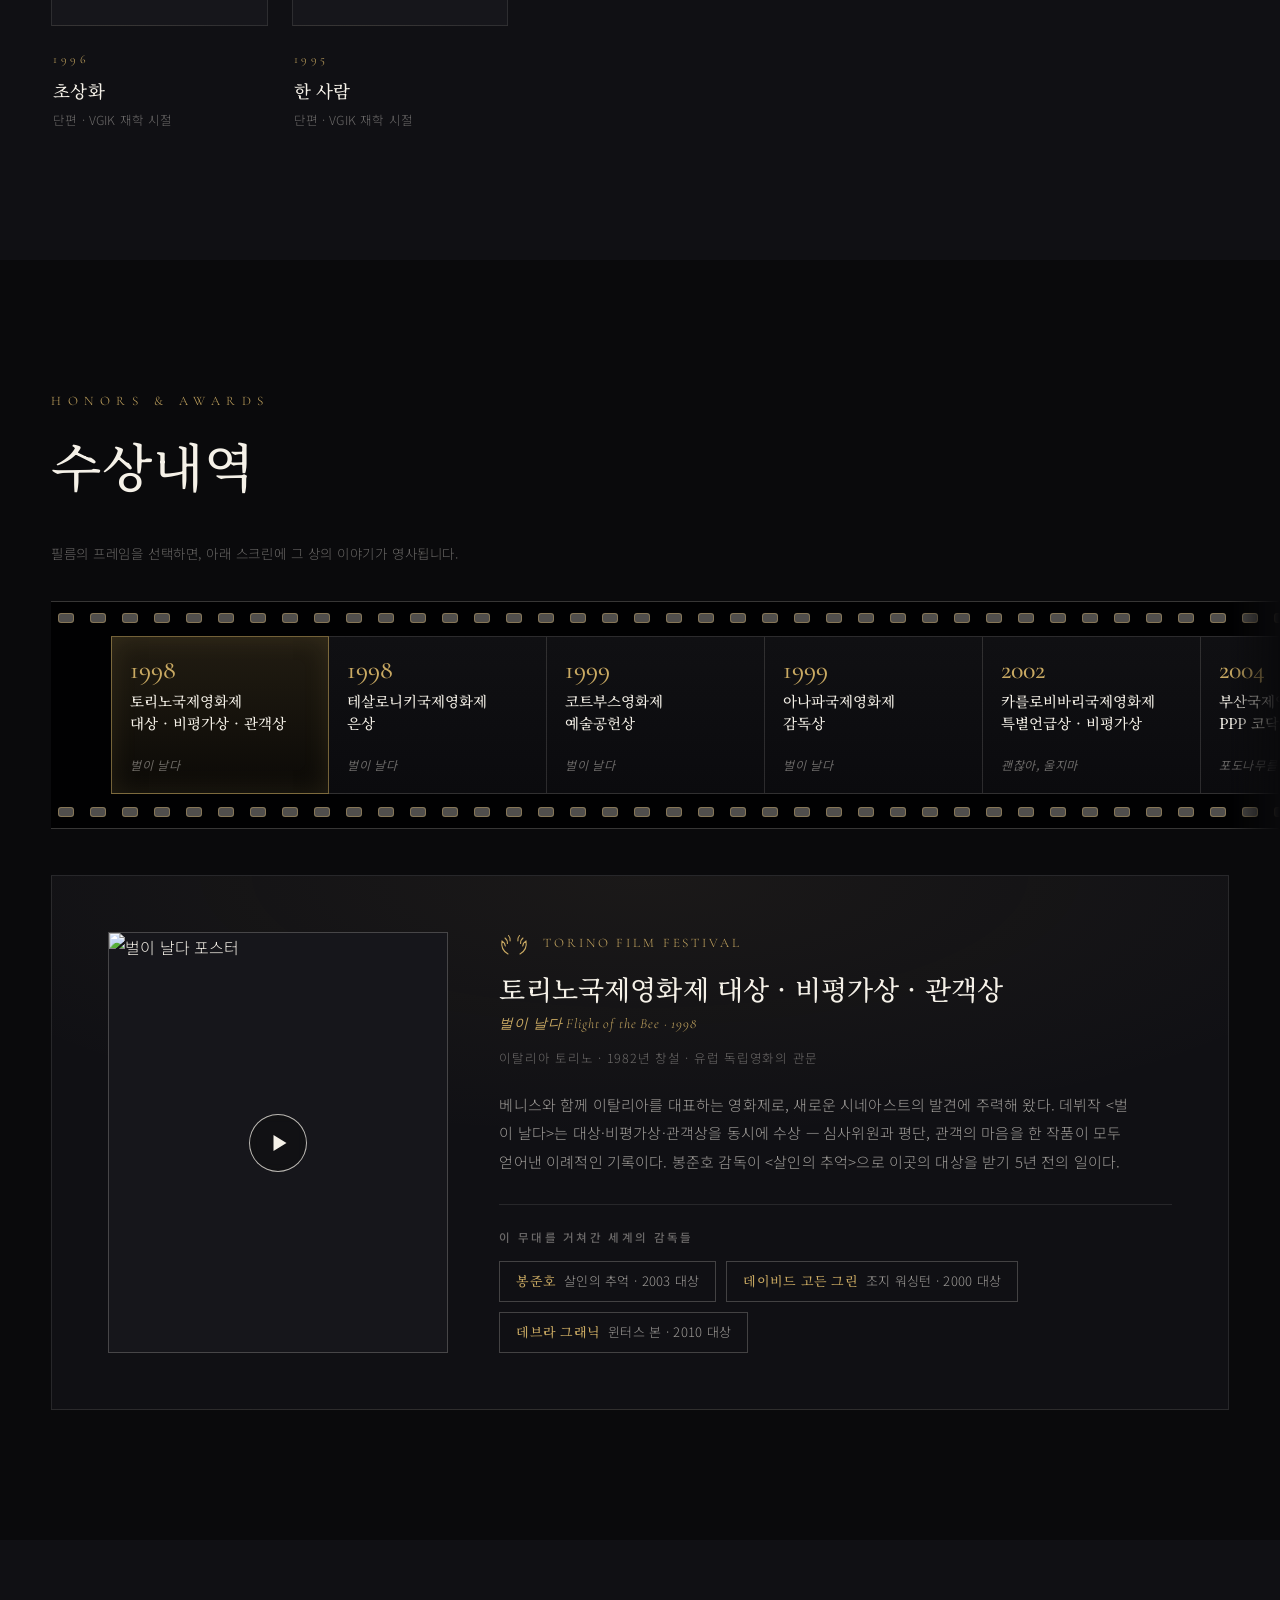
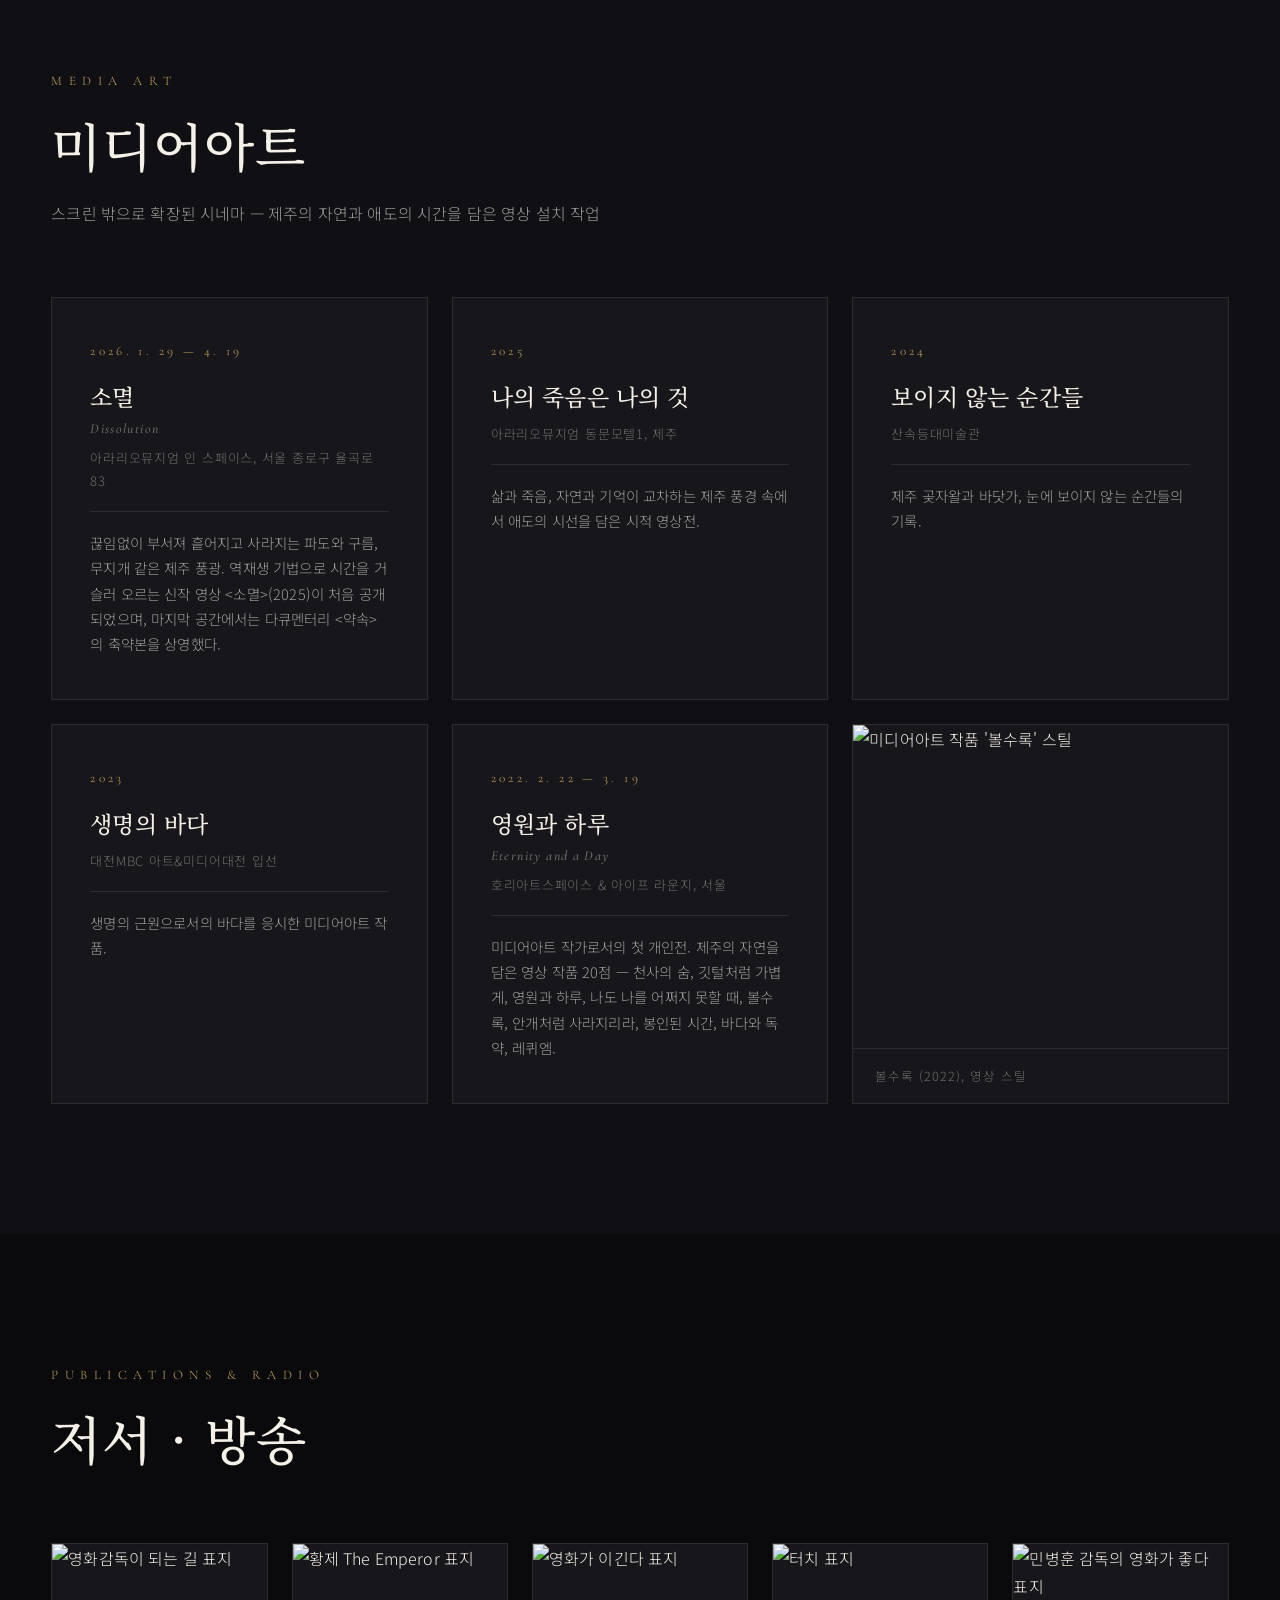
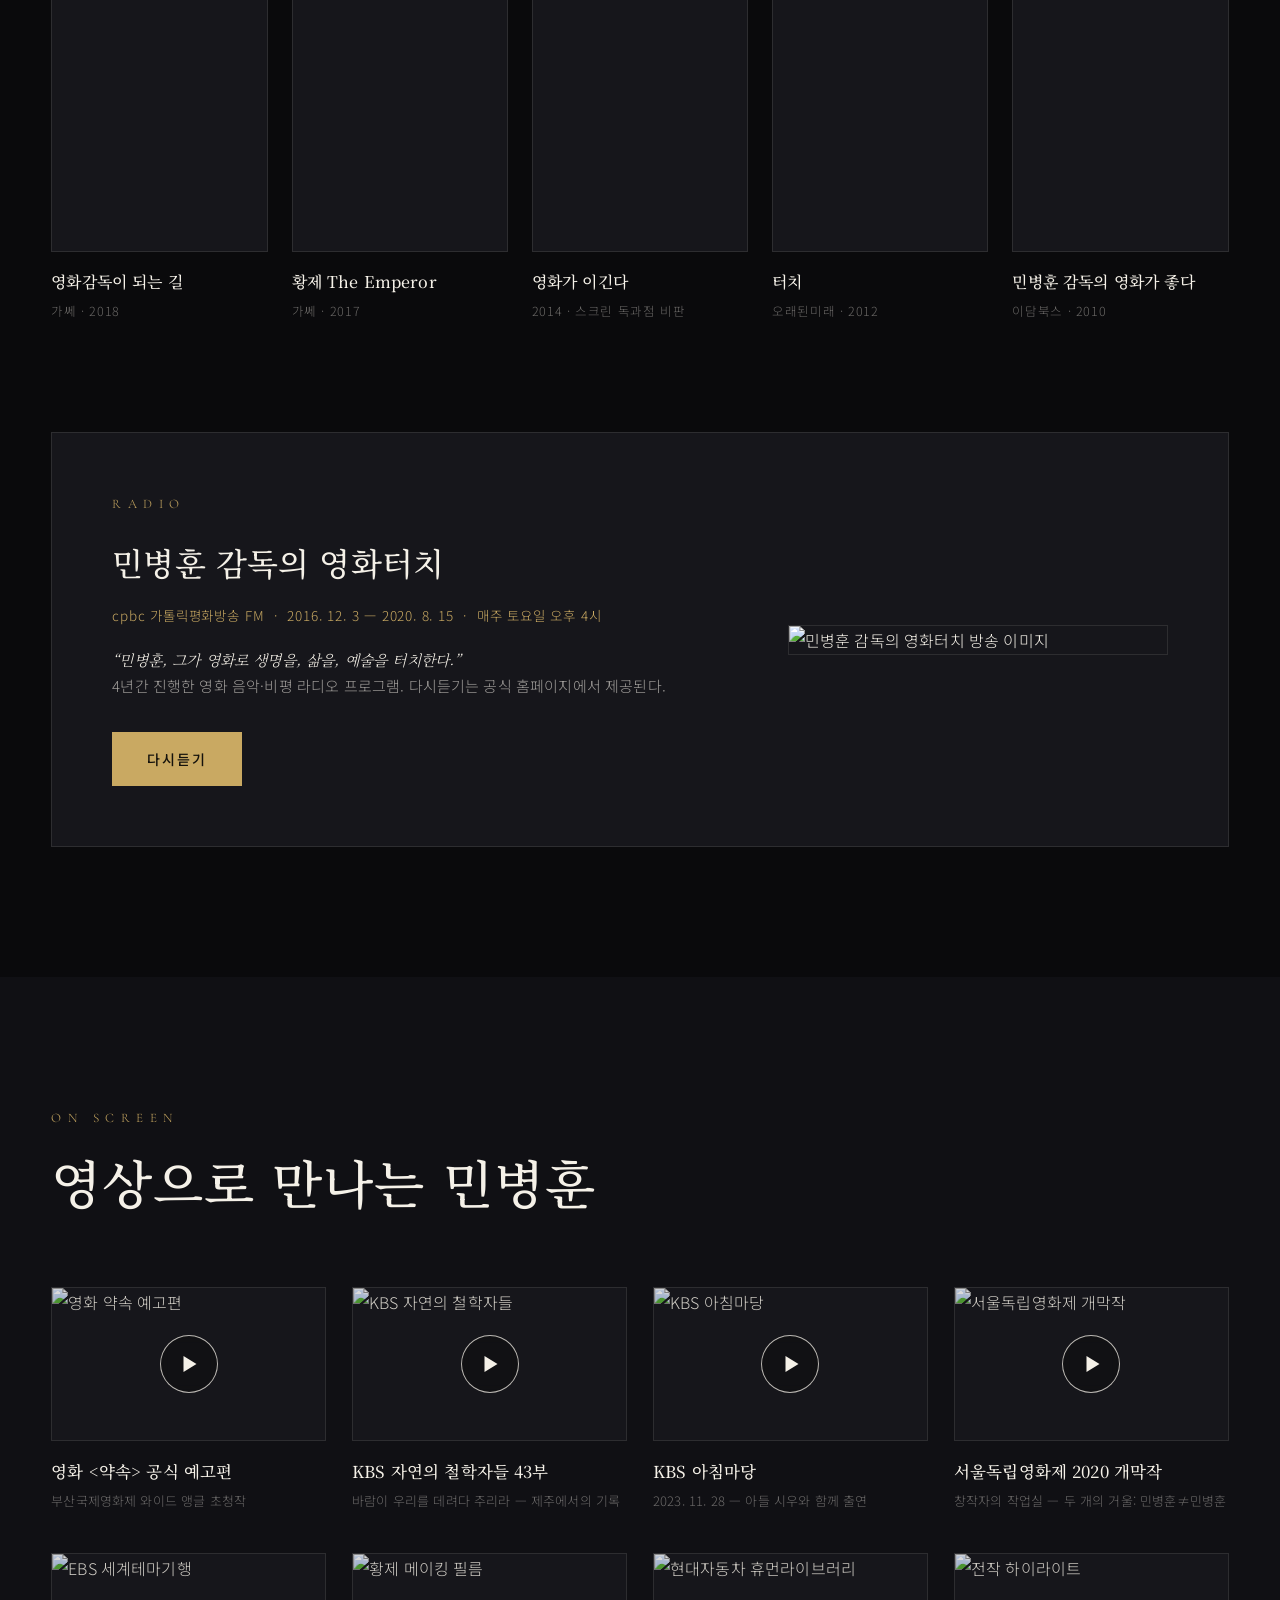
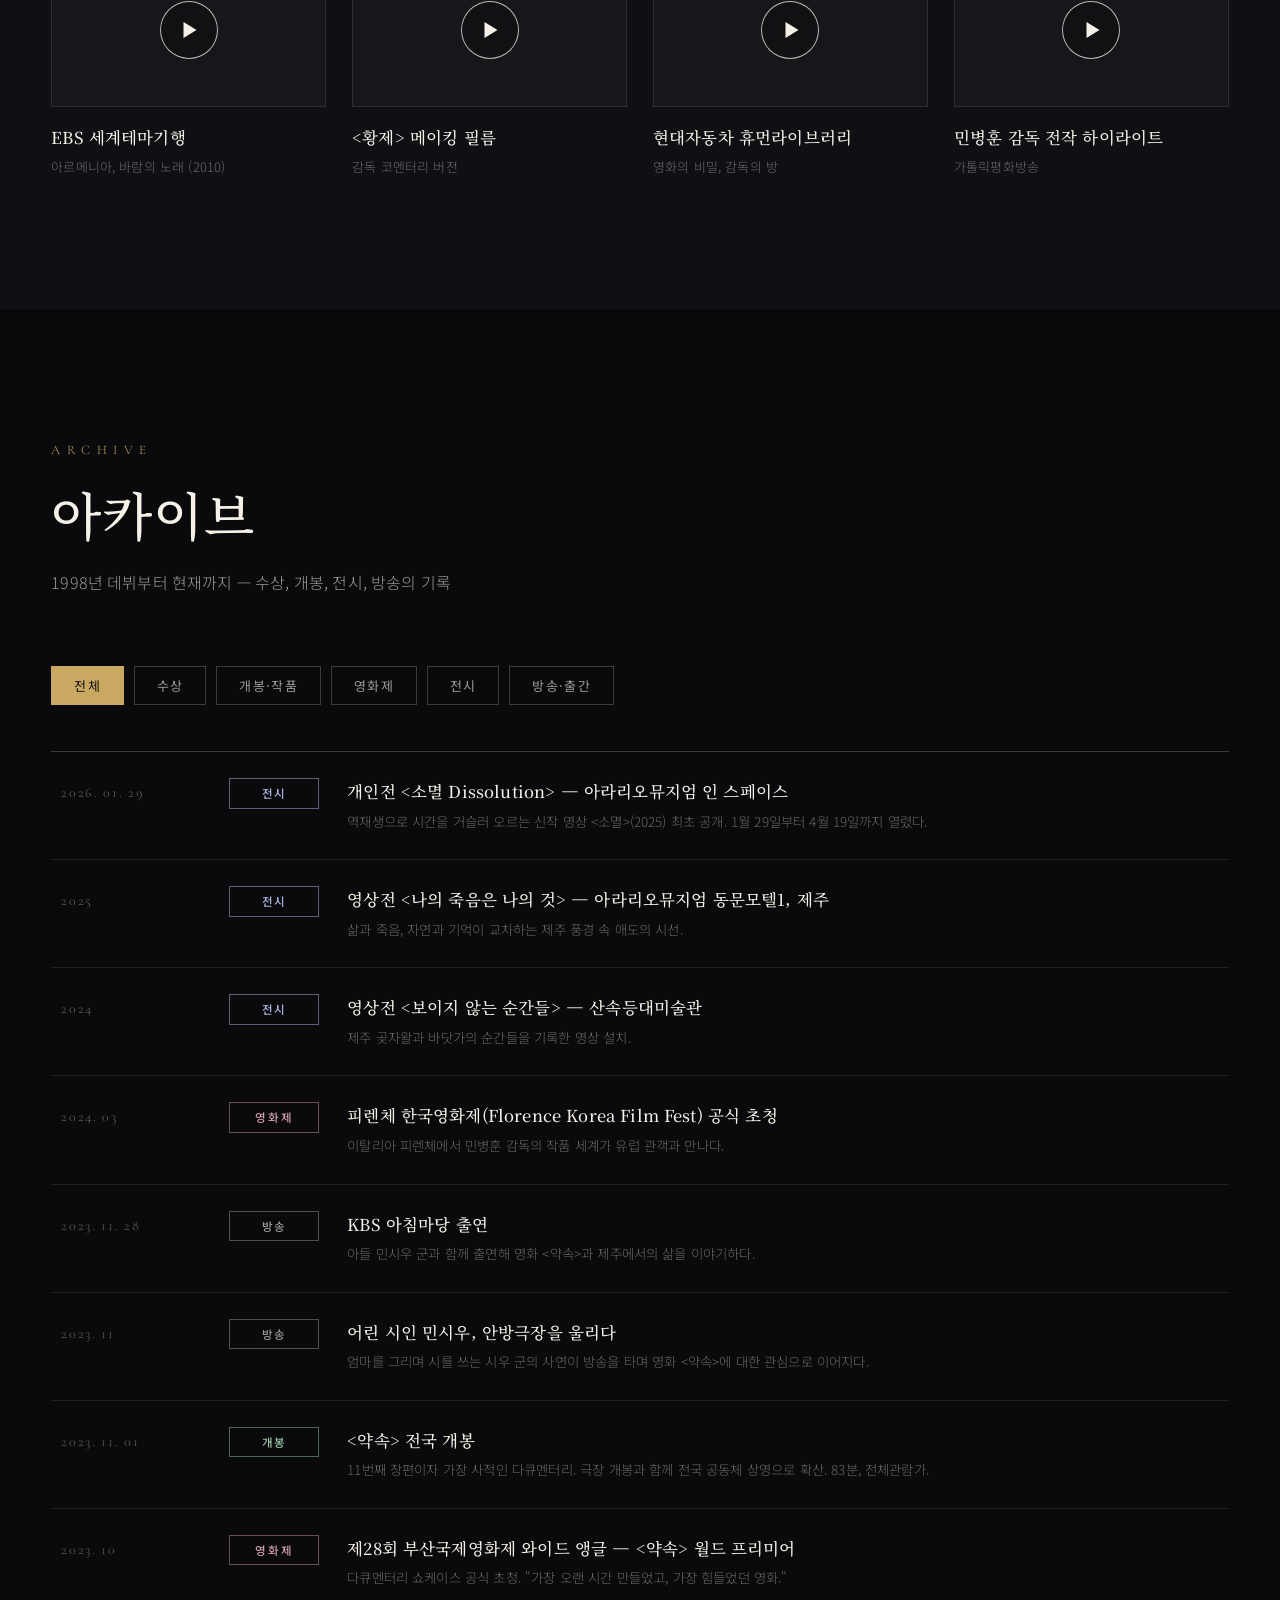
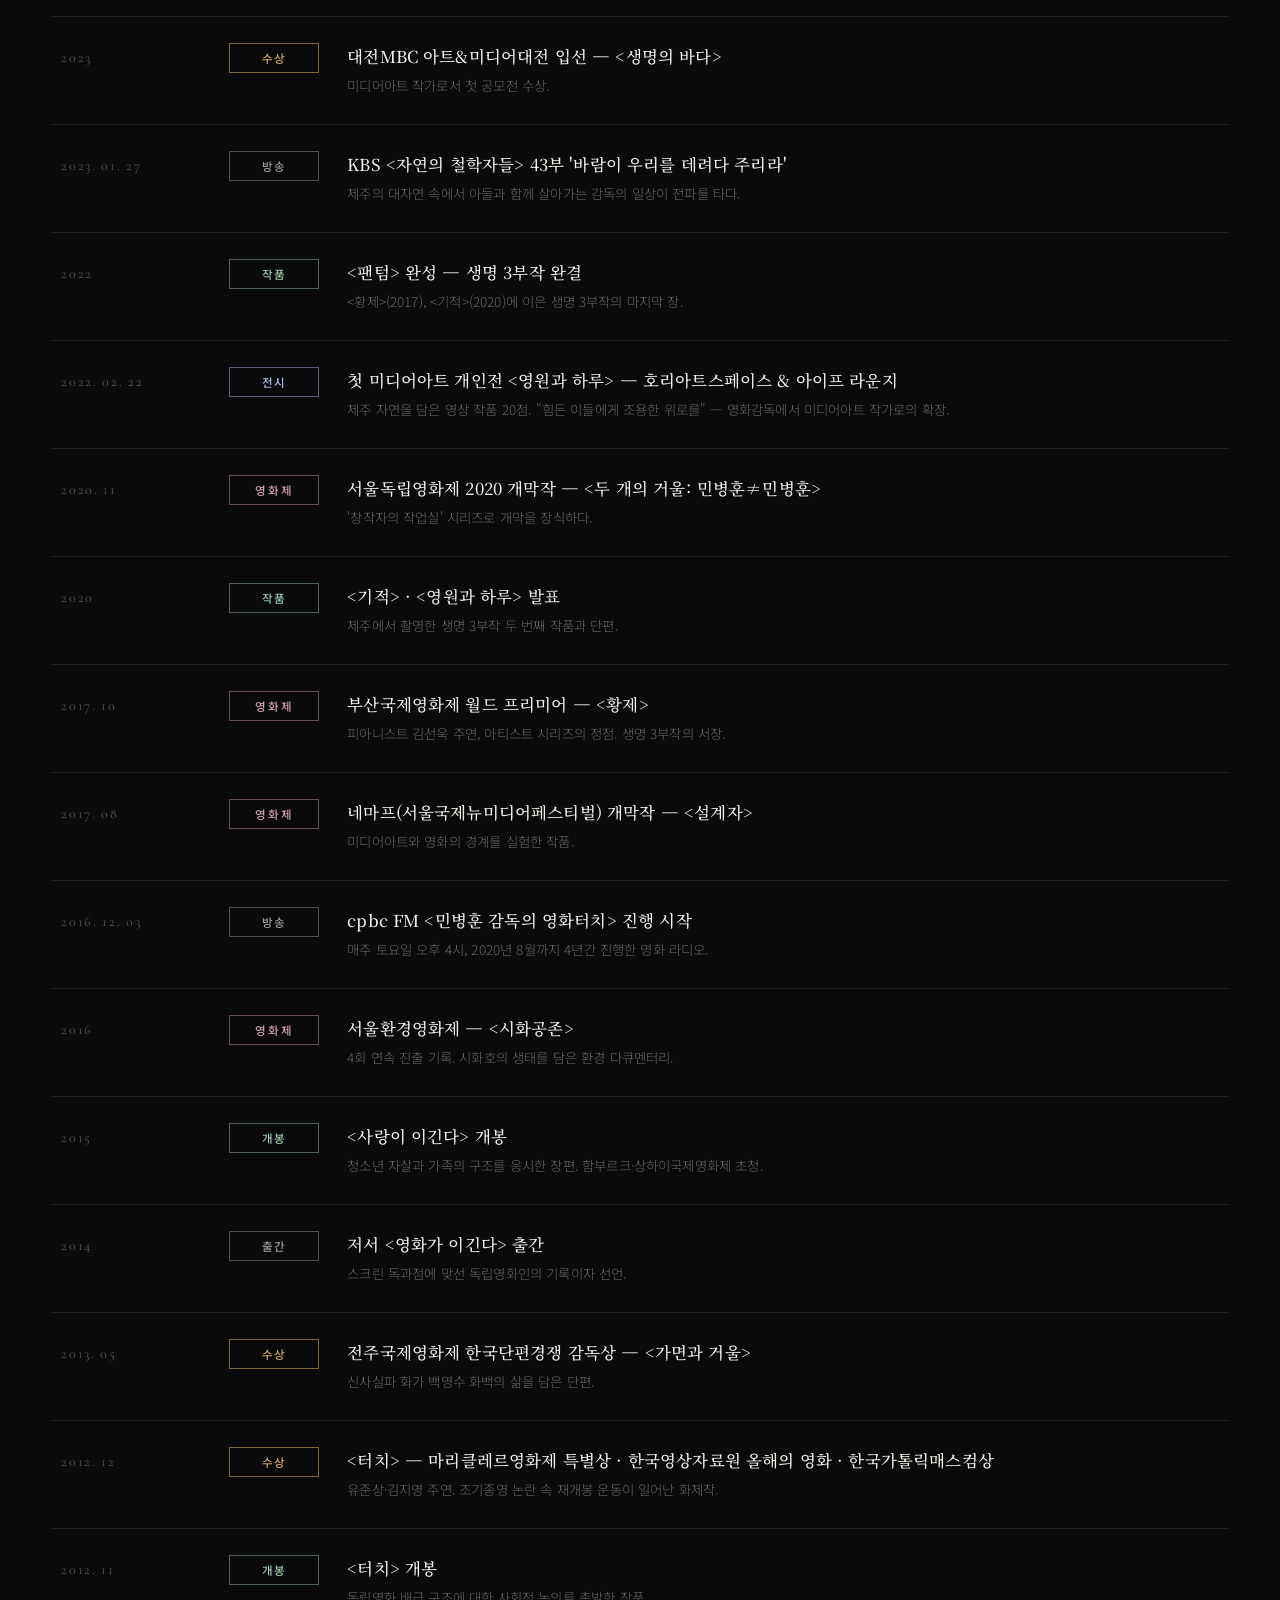
==== commit c7db54df: "Block search engine indexing Adds robots.txt disallowing all crawlers and a noindex/nofollow meta ta" ====
--- a/mobile.html
+++ b/mobile.html
@@ -3,6 +3,7 @@
 <head>
     <meta charset="UTF-8">
     <meta http-equiv="refresh" content="0; url=index.html">
+    <meta name="robots" content="noindex, nofollow">
     <title>민병훈 MIN BYUNG HUN</title>
     <script>location.replace('index.html');</script>
 </head>
